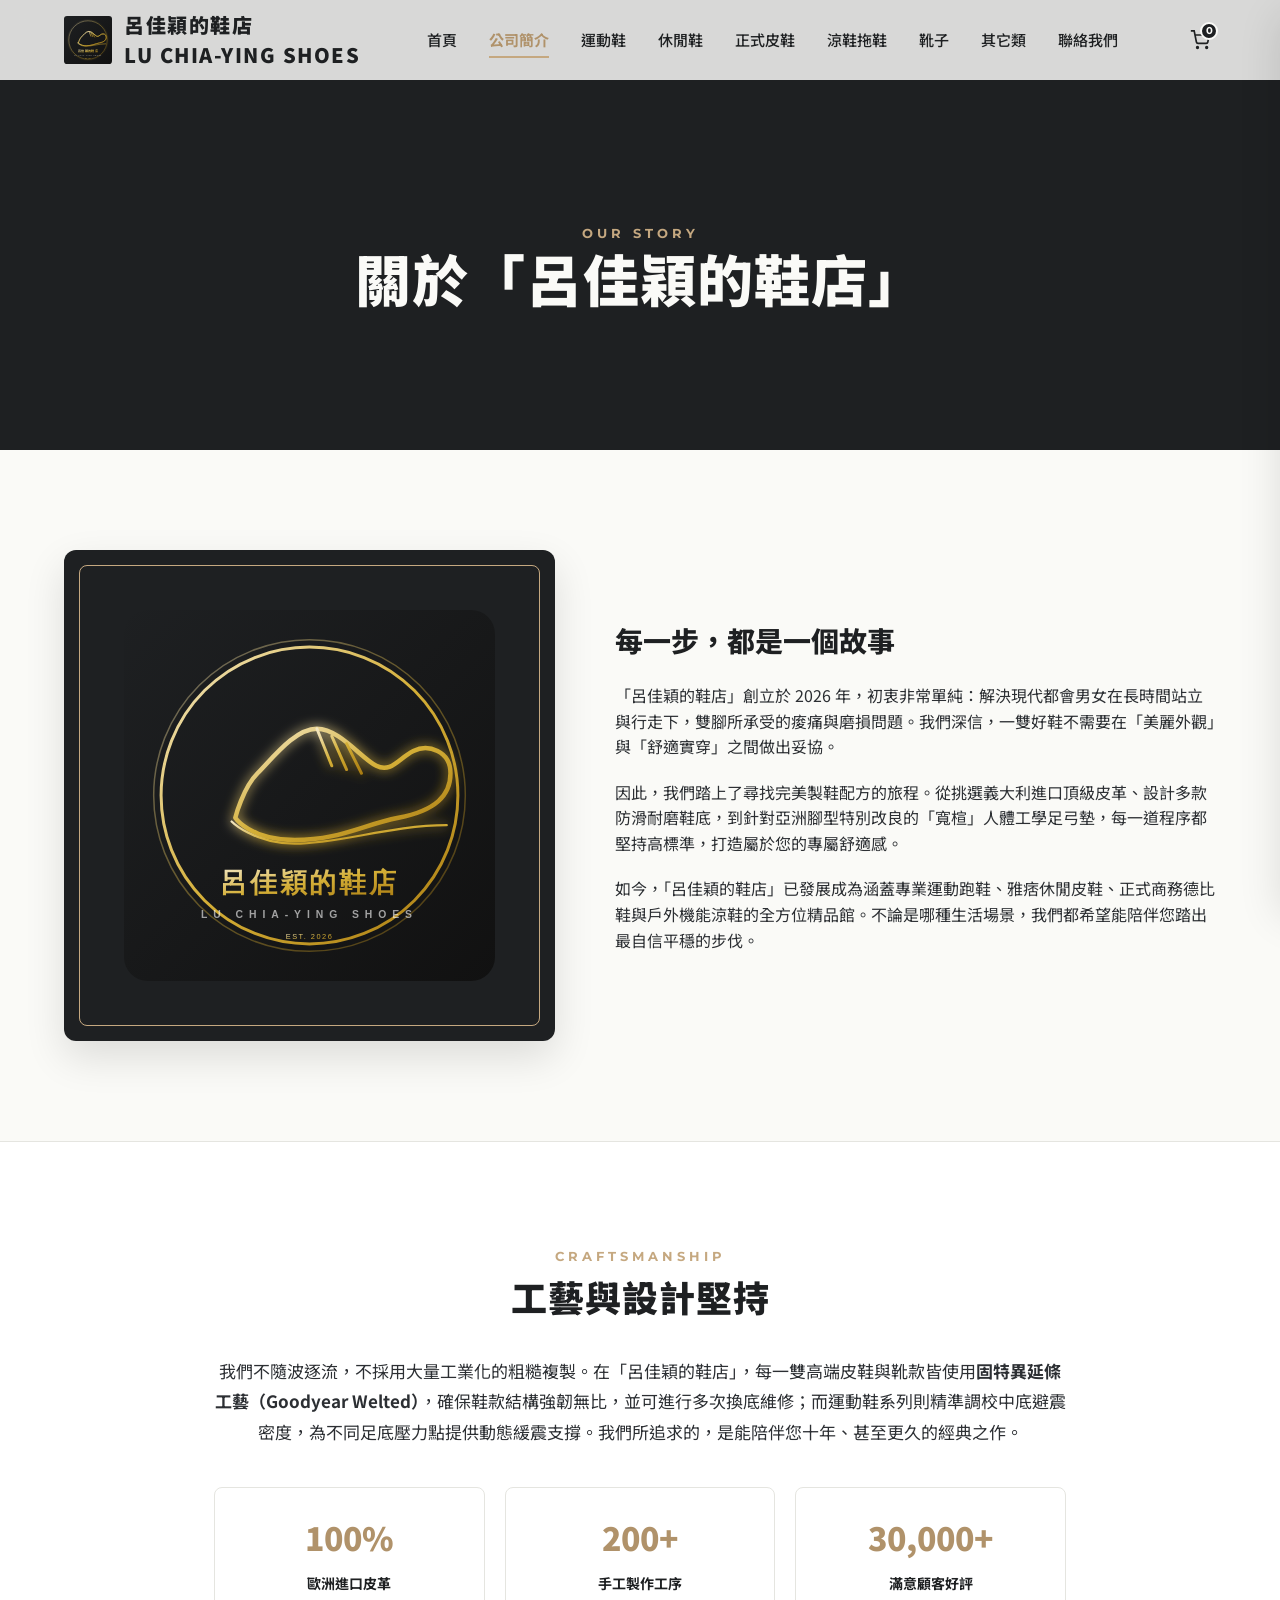
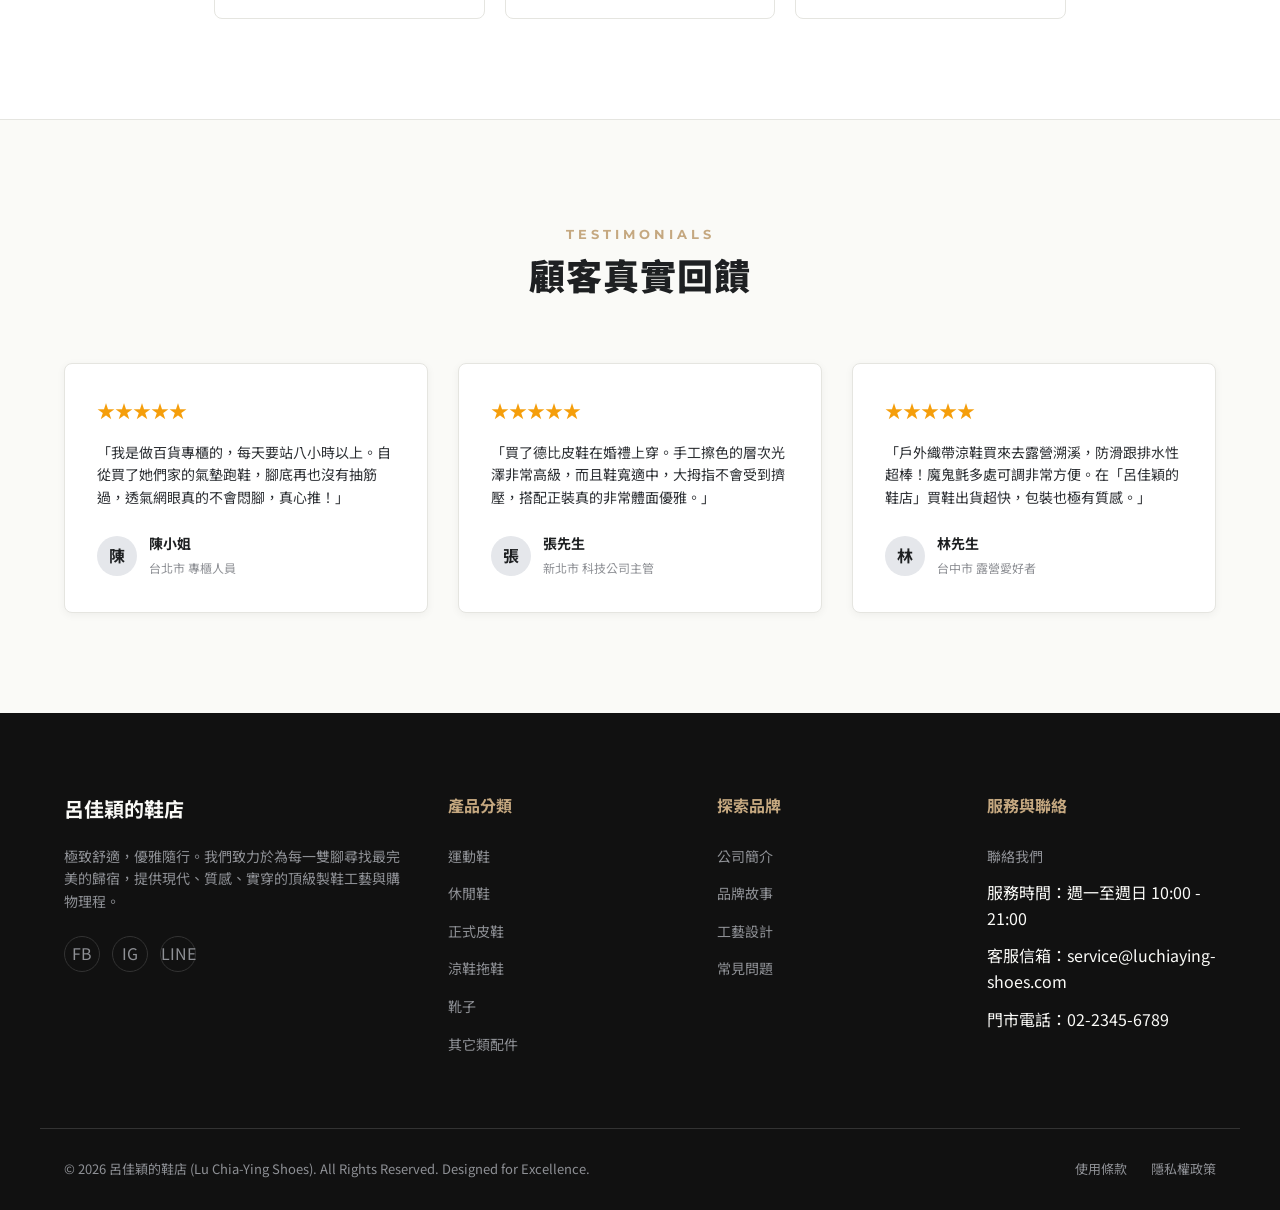
==== about.html @ e70932eb "Add files via upload" ====
<!DOCTYPE html>
<html lang="zh-TW">
<head>
  <meta charset="UTF-8">
  <meta name="viewport" content="width=device-width, initial-scale=1.0">
  <title>公司簡介 | 呂佳穎的鞋店</title>
  <meta name="description" content="了解「呂佳穎的鞋店」的品牌故事與製鞋堅持。三十年傳承工藝，專為亞洲人開發的舒適鞋楦，帶您探索極致的穿著體驗。">
  <link rel="stylesheet" href="css/style.css">
  <link rel="icon" href="assets/images/brand_logo.svg" type="image/svg+xml">
</head>
<body id="page-about">

  <!-- Header -->
  <header>
    <div class="container navbar">
      <a href="index.html" class="logo">
        <img src="assets/images/brand_logo.svg" alt="呂佳穎的鞋店">
        <div>
          <span>呂佳穎的鞋店</span>
          <span class="logo-sub">LU CHIA-YING SHOES</span>
        </div>
      </a>
      <nav class="nav-links" id="nav-links">
        <a href="index.html" id="nav-home">首頁</a>
        <a href="about.html" class="active" id="nav-about">公司簡介</a>
        <a href="sports.html" id="nav-sports">運動鞋</a>
        <a href="casual.html" id="nav-casual">休閒鞋</a>
        <a href="formal.html" id="nav-formal">正式皮鞋</a>
        <a href="sandals.html" id="nav-sandals">涼鞋拖鞋</a>
        <a href="boots.html" id="nav-boots">靴子</a>
        <a href="others.html" id="nav-others">其它類</a>
        <a href="contact.html" id="nav-contact">聯絡我們</a>
      </nav>
      <div class="nav-actions">
        <a href="#" class="nav-btn" id="cart-open-btn">
          <svg xmlns="http://www.w3.org/2000/svg" viewBox="0 0 24 24" width="20" height="20" fill="none" stroke="currentColor" stroke-width="2">
            <circle cx="9" cy="21" r="1"/>
            <circle cx="20" cy="21" r="1"/>
            <path d="M1 1h4l2.68 13.39a2 2 0 0 0 2 1.61h9.72a2 2 0 0 0 2-1.61L23 6H6"/>
          </svg>
          <span class="cart-count">0</span>
        </a>
        <div class="menu-toggle" id="menu-toggle">
          <span></span>
          <span></span>
          <span></span>
        </div>
      </div>
    </div>
  </header>

  <!-- About Hero -->
  <section class="about-hero">
    <div class="about-hero-content">
      <span class="section-subtitle">OUR STORY</span>
      <h1 class="hero-title" style="margin-bottom: 0;">關於「呂佳穎的鞋店」</h1>
    </div>
  </section>

  <!-- Story Section -->
  <section class="section" id="story">
    <div class="container about-story">
      <div class="about-img-frame">
        <img src="assets/images/brand_logo.svg" alt="品牌Logo" style="background-color: var(--primary); padding: 60px;">
      </div>
      <div class="about-text">
        <h3>每一步，都是一個故事</h3>
        <p>「呂佳穎的鞋店」創立於 2026 年，初衷非常單純：解決現代都會男女在長時間站立與行走下，雙腳所承受的痠痛與磨損問題。我們深信，一雙好鞋不需要在「美麗外觀」與「舒適實穿」之間做出妥協。</p>
        <p>因此，我們踏上了尋找完美製鞋配方的旅程。從挑選義大利進口頂級皮革、設計多款防滑耐磨鞋底，到針對亞洲腳型特別改良的「寬楦」人體工學足弓墊，每一道程序都堅持高標準，打造屬於您的專屬舒適感。</p>
        <p>如今，「呂佳穎的鞋店」已發展成為涵蓋專業運動跑鞋、雅痞休閒皮鞋、正式商務德比鞋與戶外機能涼鞋的全方位精品館。不論是哪種生活場景，我們都希望能陪伴您踏出最自信平穩的步伐。</p>
      </div>
    </div>
  </section>

  <!-- Quality / Design Philosophy -->
  <section class="section" id="philosophy" style="background-color: var(--bg-white); border-top: 1px solid var(--border-color); border-bottom: 1px solid var(--border-color);">
    <div class="container" style="max-width: 900px; text-align: center;">
      <span class="section-subtitle">CRAFTSMANSHIP</span>
      <h2 class="section-title" style="margin-bottom: 30px;">工藝與設計堅持</h2>
      <p style="font-size: 17px; color: var(--primary-light); margin-bottom: 40px; line-height: 1.8;">
        我們不隨波逐流，不採用大量工業化的粗糙複製。在「呂佳穎的鞋店」，每一雙高端皮鞋與靴款皆使用<b>固特異延條工藝（Goodyear Welted）</b>，確保鞋款結構強韌無比，並可進行多次換底維修；而運動鞋系列則精準調校中底避震密度，為不同足底壓力點提供動態緩震支撐。我們所追求的，是能陪伴您十年、甚至更久的經典之作。
      </p>
      <div style="display: grid; grid-template-columns: repeat(3, 1fr); gap: 20px;">
        <div style="padding: 24px; border: 1.5px solid var(--border-color); border-radius: 8px;">
          <div style="font-size: 32px; font-weight: 900; color: var(--accent-hover); margin-bottom: 8px;">100%</div>
          <div style="font-weight: 700; font-size: 14px;">歐洲進口皮革</div>
        </div>
        <div style="padding: 24px; border: 1.5px solid var(--border-color); border-radius: 8px;">
          <div style="font-size: 32px; font-weight: 900; color: var(--accent-hover); margin-bottom: 8px;">200+</div>
          <div style="font-weight: 700; font-size: 14px;">手工製作工序</div>
        </div>
        <div style="padding: 24px; border: 1.5px solid var(--border-color); border-radius: 8px;">
          <div style="font-size: 32px; font-weight: 900; color: var(--accent-hover); margin-bottom: 8px;">30,000+</div>
          <div style="font-weight: 700; font-size: 14px;">滿意顧客好評</div>
        </div>
      </div>
    </div>
  </section>

  <!-- Testimonials -->
  <section class="section">
    <div class="container">
      <div class="section-title-wrap">
        <span class="section-subtitle">TESTIMONIALS</span>
        <h2 class="section-title">顧客真實回饋</h2>
      </div>
      <div style="display: grid; grid-template-columns: repeat(3, 1fr); gap: 30px;">
        <div style="background: var(--bg-white); padding: 32px; border-radius: 8px; border: 1px solid var(--border-color); box-shadow: var(--shadow-sm);">
          <div style="color: #F59E0B; margin-bottom: 16px; font-size: 18px;">★★★★★</div>
          <p style="font-size: 14px; color: var(--primary-light); margin-bottom: 24px;">「我是做百貨專櫃的，每天要站八小時以上。自從買了她們家的氣墊跑鞋，腳底再也沒有抽筋過，透氣網眼真的不會悶腳，真心推！」</p>
          <div style="display: flex; align-items: center; gap: 12px;">
            <div style="width: 40px; height: 40px; border-radius: 50%; background: #E5E7EB; display: flex; align-items: center; justify-content: center; font-weight: 700;">陳</div>
            <div>
              <h5 style="font-size: 14px; font-weight: 700;">陳小姐</h5>
              <span style="font-size: 12px; color: var(--text-muted);">台北市 專櫃人員</span>
            </div>
          </div>
        </div>
        <div style="background: var(--bg-white); padding: 32px; border-radius: 8px; border: 1px solid var(--border-color); box-shadow: var(--shadow-sm);">
          <div style="color: #F59E0B; margin-bottom: 16px; font-size: 18px;">★★★★★</div>
          <p style="font-size: 14px; color: var(--primary-light); margin-bottom: 24px;">「買了德比皮鞋在婚禮上穿。手工擦色的層次光澤非常高級，而且鞋寬適中，大拇指不會受到擠壓，搭配正裝真的非常體面優雅。」</p>
          <div style="display: flex; align-items: center; gap: 12px;">
            <div style="width: 40px; height: 40px; border-radius: 50%; background: #E5E7EB; display: flex; align-items: center; justify-content: center; font-weight: 700;">張</div>
            <div>
              <h5 style="font-size: 14px; font-weight: 700;">張先生</h5>
              <span style="font-size: 12px; color: var(--text-muted);">新北市 科技公司主管</span>
            </div>
          </div>
        </div>
        <div style="background: var(--bg-white); padding: 32px; border-radius: 8px; border: 1px solid var(--border-color); box-shadow: var(--shadow-sm);">
          <div style="color: #F59E0B; margin-bottom: 16px; font-size: 18px;">★★★★★</div>
          <p style="font-size: 14px; color: var(--primary-light); margin-bottom: 24px;">「戶外織帶涼鞋買來去露營溯溪，防滑跟排水性超棒！魔鬼氈多處可調非常方便。在「呂佳穎的鞋店」買鞋出貨超快，包裝也極有質感。」</p>
          <div style="display: flex; align-items: center; gap: 12px;">
            <div style="width: 40px; height: 40px; border-radius: 50%; background: #E5E7EB; display: flex; align-items: center; justify-content: center; font-weight: 700;">林</div>
            <div>
              <h5 style="font-size: 14px; font-weight: 700;">林先生</h5>
              <span style="font-size: 12px; color: var(--text-muted);">台中市 露營愛好者</span>
            </div>
          </div>
        </div>
      </div>
    </div>
  </section>

  <!-- Footer -->
  <footer>
    <div class="container footer-grid">
      <div class="footer-about">
        <h4>呂佳穎的鞋店</h4>
        <p>極致舒適，優雅隨行。我們致力於為每一雙腳尋找最完美的歸宿，提供現代、質感、實穿的頂級製鞋工藝與購物理程。</p>
        <div class="footer-socials">
          <a href="#" class="social-link">FB</a>
          <a href="#" class="social-link">IG</a>
          <a href="#" class="social-link">LINE</a>
        </div>
      </div>
      <div class="footer-links-col">
        <h5>產品分類</h5>
        <ul>
          <li><a href="sports.html">運動鞋</a></li>
          <li><a href="casual.html">休閒鞋</a></li>
          <li><a href="formal.html">正式皮鞋</a></li>
          <li><a href="sandals.html">涼鞋拖鞋</a></li>
          <li><a href="boots.html">靴子</a></li>
          <li><a href="others.html">其它類配件</a></li>
        </ul>
      </div>
      <div class="footer-links-col">
        <h5>探索品牌</h5>
        <ul>
          <li><a href="about.html">公司簡介</a></li>
          <li><a href="about.html#story">品牌故事</a></li>
          <li><a href="about.html#philosophy">工藝設計</a></li>
          <li><a href="contact.html#faq">常見問題</a></li>
        </ul>
      </div>
      <div class="footer-links-col">
        <h5>服務與聯絡</h5>
        <ul>
          <li><a href="contact.html">聯絡我們</a></li>
          <li>服務時間：週一至週日 10:00 - 21:00</li>
          <li>客服信箱：service@luchiaying-shoes.com</li>
          <li>門市電話：02-2345-6789</li>
        </ul>
      </div>
    </div>
    <div class="container footer-bottom">
      <p>&copy; 2026 呂佳穎的鞋店 (Lu Chia-Ying Shoes). All Rights Reserved. Designed for Excellence.</p>
      <div class="footer-bottom-links">
        <a href="#">使用條款</a>
        <a href="#">隱私權政策</a>
      </div>
    </div>
  </footer>

  <!-- Cart Drawer Overlay -->
  <div class="cart-drawer-overlay" id="cart-drawer-overlay"></div>

  <!-- Cart Drawer -->
  <div class="cart-drawer" id="cart-drawer">
    <div class="cart-header">
      <span class="cart-title">購物車清單</span>
      <span class="cart-close-btn" id="cart-close-btn">&times;</span>
    </div>
    <div class="cart-items-wrap" id="cart-items-wrap">
      <!-- Dynamic cart items -->
    </div>
    <div class="cart-footer">
      <div class="cart-subtotal">
        <span>商品小計:</span>
        <span class="cart-subtotal-price" id="cart-subtotal-price">NT$ 0</span>
      </div>
      <button class="btn btn-checkout" id="checkout-btn">立即結帳</button>
    </div>
  </div>

  <!-- Scripts -->
  <script src="js/products-data.js"></script>
  <script src="js/main.js"></script>
</body>
</html>
---- css/style.css ----
/* import Google Fonts for Montserrat & Noto Sans TC */
@import url('https://fonts.googleapis.com/css2?family=Montserrat:wght@300;400;500;600;700;800;900&family=Noto+Sans+TC:wght@300;400;500;700;900&display=swap');

:root {
  --primary: #1E2022;
  --primary-light: #2C2F33;
  --accent: #C5A880;
  --accent-hover: #B0926A;
  --accent-light: #F4EFEB;
  --bg-light: #FAFAF7;
  --bg-white: #FFFFFF;
  --bg-dark: #111111;
  --text-dark: #1E2022;
  --text-light: #FAFAF7;
  --text-muted: #8E9095;
  --border-color: #E5E5E0;
  --border-color-dark: #333333;
  
  --font-en: 'Montserrat', sans-serif;
  --font-zh: 'Noto Sans TC', sans-serif;
  
  --transition: all 0.3s cubic-bezier(0.4, 0, 0.2, 1);
  --shadow-sm: 0 2px 8px rgba(0,0,0,0.05);
  --shadow-md: 0 8px 24px rgba(0,0,0,0.08);
  --shadow-lg: 0 16px 40px rgba(0,0,0,0.12);
  --blur: blur(12px);
}

/* Base Styles */
* {
  box-sizing: border-box;
  margin: 0;
  padding: 0;
}

body {
  font-family: var(--font-zh);
  background-color: var(--bg-light);
  color: var(--text-dark);
  line-height: 1.6;
  overflow-x: hidden;
}

a {
  text-decoration: none;
  color: inherit;
  transition: var(--transition);
}

ul {
  list-style: none;
}

img, svg {
  max-width: 100%;
  height: auto;
  display: block;
}

button, input, select, textarea {
  font-family: inherit;
  border: none;
  outline: none;
  background: none;
}

/* Custom Scrollbar */
::-webkit-scrollbar {
  width: 8px;
}
::-webkit-scrollbar-track {
  background: var(--bg-light);
}
::-webkit-scrollbar-thumb {
  background: var(--text-muted);
  border-radius: 4px;
}
::-webkit-scrollbar-thumb:hover {
  background: var(--primary);
}

/* Typography Utility */
.en {
  font-family: var(--font-en);
}

/* Container */
.container {
  width: 100%;
  max-width: 1200px;
  margin: 0 auto;
  padding: 0 24px;
}

/* Header & Navigation */
header {
  position: fixed;
  top: 0;
  left: 0;
  width: 100%;
  z-index: 100;
  background: rgba(250, 250, 247, 0.85);
  backdrop-filter: var(--blur);
  -webkit-backdrop-filter: var(--blur);
  border-bottom: 1px border var(--border-color);
  transition: var(--transition);
}

header.scrolled {
  background: rgba(250, 250, 247, 0.95);
  box-shadow: var(--shadow-sm);
  padding: 8px 0;
}

header .navbar {
  display: flex;
  justify-content: space-between;
  align-items: center;
  height: 80px;
  transition: var(--transition);
}

header.scrolled .navbar {
  height: 64px;
}

.logo {
  display: flex;
  align-items: center;
  gap: 12px;
}

.logo img, .logo svg {
  height: 48px;
  width: 48px;
}

.logo span {
  font-size: 20px;
  font-weight: 900;
  letter-spacing: 1.5px;
  color: var(--primary);
}

.logo-sub {
  font-size: 10px;
  display: block;
  font-weight: 500;
  letter-spacing: 3px;
  color: var(--text-muted);
  margin-top: -2px;
}

.nav-links {
  display: flex;
  align-items: center;
  gap: 32px;
}

.nav-links a {
  font-size: 15px;
  font-weight: 500;
  color: var(--primary);
  position: relative;
  padding: 6px 0;
}

.nav-links a::after {
  content: '';
  position: absolute;
  bottom: 0;
  left: 0;
  width: 0;
  height: 2px;
  background-color: var(--accent);
  transition: var(--transition);
}

.nav-links a:hover::after,
.nav-links a.active::after {
  width: 100%;
}

.nav-links a.active {
  color: var(--accent-hover);
  font-weight: 700;
}

.nav-actions {
  display: flex;
  align-items: center;
  gap: 20px;
}

.nav-btn {
  font-size: 20px;
  color: var(--primary);
  cursor: pointer;
  position: relative;
  padding: 6px;
  border-radius: 50%;
  transition: var(--transition);
}

.nav-btn:hover {
  background-color: rgba(0,0,0,0.05);
  color: var(--accent);
}

.cart-count {
  position: absolute;
  top: -2px;
  right: -2px;
  background-color: var(--primary);
  color: var(--bg-light);
  font-family: var(--font-en);
  font-size: 10px;
  font-weight: 700;
  width: 18px;
  height: 18px;
  border-radius: 50%;
  display: flex;
  align-items: center;
  justify-content: center;
  border: 2px solid var(--bg-light);
  transition: var(--transition);
}

.menu-toggle {
  display: none;
  flex-direction: column;
  gap: 6px;
  cursor: pointer;
}

.menu-toggle span {
  display: block;
  width: 24px;
  height: 2px;
  background-color: var(--primary);
  transition: var(--transition);
}

/* Hero Section */
.hero {
  position: relative;
  height: 100vh;
  min-height: 600px;
  background-color: var(--primary);
  color: var(--text-light);
  display: flex;
  align-items: center;
  overflow: hidden;
  padding-top: 80px;
}

.hero-bg-accent {
  position: absolute;
  top: -20%;
  right: -10%;
  width: 70vw;
  height: 70vw;
  background: radial-gradient(circle, rgba(197, 168, 128, 0.1) 0%, rgba(0,0,0,0) 70%);
  z-index: 1;
}

.hero-grid {
  display: grid;
  grid-template-columns: 1.1fr 0.9fr;
  align-items: center;
  gap: 48px;
  position: relative;
  z-index: 2;
  width: 100%;
}

.hero-content {
  opacity: 0;
  transform: translateY(30px);
  animation: slideUp 1s 0.2s forwards cubic-bezier(0.4, 0, 0.2, 1);
}

.hero-subtitle {
  font-family: var(--font-en);
  font-weight: 700;
  font-size: 14px;
  letter-spacing: 6px;
  color: var(--accent);
  margin-bottom: 20px;
  text-transform: uppercase;
}

.hero-title {
  font-size: 56px;
  line-height: 1.2;
  font-weight: 900;
  margin-bottom: 24px;
  letter-spacing: 1px;
}

.hero-title span {
  display: block;
  color: transparent;
  -webkit-text-stroke: 1px var(--text-light);
}

.hero-desc {
  font-size: 16px;
  color: var(--text-muted);
  margin-bottom: 40px;
  max-width: 500px;
}

.btn-group {
  display: flex;
  gap: 16px;
}

.btn {
  display: inline-flex;
  align-items: center;
  justify-content: center;
  padding: 14px 32px;
  border-radius: 4px;
  font-weight: 700;
  font-size: 15px;
  letter-spacing: 1px;
  cursor: pointer;
  transition: var(--transition);
}

.btn-primary {
  background-color: var(--accent);
  color: var(--primary);
}

.btn-primary:hover {
  background-color: var(--accent-hover);
  transform: translateY(-2px);
  box-shadow: 0 8px 20px rgba(197, 168, 128, 0.3);
}

.btn-outline {
  border: 1.5px solid var(--text-light);
  color: var(--text-light);
}

.btn-outline:hover {
  background-color: var(--text-light);
  color: var(--primary);
  transform: translateY(-2px);
}

.hero-image {
  position: relative;
  display: flex;
  justify-content: center;
  align-items: center;
  opacity: 0;
  transform: scale(0.9);
  animation: fadeIn 1s 0.5s forwards cubic-bezier(0.4, 0, 0.2, 1);
}

.hero-image img, .hero-image svg {
  width: 100%;
  max-width: 480px;
  filter: drop-shadow(0 20px 40px rgba(0,0,0,0.5));
  animation: float 6s ease-in-out infinite;
}

/* Section Common Styling */
.section {
  padding: 100px 0;
}

.section-title-wrap {
  text-align: center;
  margin-bottom: 60px;
}

.section-subtitle {
  font-family: var(--font-en);
  font-size: 13px;
  font-weight: 700;
  color: var(--accent);
  letter-spacing: 4px;
  margin-bottom: 12px;
  text-transform: uppercase;
}

.section-title {
  font-size: 36px;
  font-weight: 900;
  color: var(--primary);
  letter-spacing: 1px;
}

/* Category Quick Navigation on Homepage */
.collections-grid {
  display: grid;
  grid-template-columns: repeat(3, 1fr);
  gap: 30px;
}

.collection-card {
  position: relative;
  height: 380px;
  border-radius: 8px;
  overflow: hidden;
  box-shadow: var(--shadow-sm);
  cursor: pointer;
}

.collection-img {
  width: 100%;
  height: 100%;
  object-fit: cover;
  transition: var(--transition);
}

.collection-card:hover .collection-img {
  transform: scale(1.08);
}

.collection-overlay {
  position: absolute;
  top: 0;
  left: 0;
  width: 100%;
  height: 100%;
  background: linear-gradient(0deg, rgba(17,17,17,0.85) 0%, rgba(17,17,17,0.2) 60%, rgba(17,17,17,0) 100%);
  display: flex;
  flex-direction: column;
  justify-content: flex-end;
  padding: 32px;
}

.collection-title {
  font-size: 24px;
  font-weight: 700;
  color: var(--text-light);
  margin-bottom: 6px;
}

.collection-link {
  font-family: var(--font-en);
  font-size: 12px;
  font-weight: 700;
  color: var(--accent);
  letter-spacing: 2px;
  display: inline-flex;
  align-items: center;
  gap: 8px;
  margin-top: 8px;
}

.collection-link svg {
  width: 16px;
  height: 16px;
  fill: currentColor;
  transition: var(--transition);
}

.collection-card:hover .collection-link svg {
  transform: translateX(4px);
}

/* Feature/Philosophy Section */
.features-grid {
  display: grid;
  grid-template-columns: repeat(4, 1fr);
  gap: 30px;
}

.feature-item {
  background: var(--bg-white);
  padding: 40px 30px;
  border-radius: 8px;
  box-shadow: var(--shadow-sm);
  text-align: center;
  transition: var(--transition);
  border: 1px solid var(--border-color);
}

.feature-item:hover {
  transform: translateY(-8px);
  box-shadow: var(--shadow-md);
  border-color: var(--accent);
}

.feature-icon {
  width: 64px;
  height: 64px;
  background-color: var(--accent-light);
  color: var(--accent);
  border-radius: 50%;
  display: flex;
  align-items: center;
  justify-content: center;
  margin: 0 auto 24px;
  font-size: 28px;
  transition: var(--transition);
}

.feature-item:hover .feature-icon {
  background-color: var(--accent);
  color: var(--primary);
}

.feature-title {
  font-size: 18px;
  font-weight: 700;
  margin-bottom: 12px;
  color: var(--primary);
}

.feature-desc {
  font-size: 14px;
  color: var(--text-muted);
}

/* Product Card Component */
.products-grid {
  display: grid;
  grid-template-columns: repeat(4, 1fr);
  gap: 30px;
}

.product-card {
  background: var(--bg-white);
  border-radius: 8px;
  overflow: hidden;
  box-shadow: var(--shadow-sm);
  border: 1px solid var(--border-color);
  transition: var(--transition);
  position: relative;
  display: flex;
  flex-direction: column;
  height: 100%;
}

.product-card:hover {
  transform: translateY(-8px);
  box-shadow: var(--shadow-lg);
  border-color: var(--accent);
}

.product-image-wrap {
  position: relative;
  aspect-ratio: 4/3;
  width: 100%;
  overflow: hidden;
  background-color: #f0f0f0;
}

.product-image-wrap img, .product-image-wrap svg {
  width: 100%;
  height: 100%;
  object-fit: cover;
  transition: var(--transition);
}

.product-card:hover .product-image-wrap img,
.product-card:hover .product-image-wrap svg {
  transform: scale(1.08);
}

.product-badge {
  position: absolute;
  top: 16px;
  left: 16px;
  background-color: var(--accent);
  color: var(--primary);
  font-family: var(--font-en);
  font-weight: 700;
  font-size: 11px;
  padding: 4px 10px;
  border-radius: 4px;
  letter-spacing: 1px;
  z-index: 2;
}

.product-badge-sale {
  background-color: #EF4444;
  color: var(--bg-light);
}

.product-actions-overlay {
  position: absolute;
  bottom: 0;
  left: 0;
  width: 100%;
  background: linear-gradient(0deg, rgba(0,0,0,0.6) 0%, rgba(0,0,0,0) 100%);
  display: flex;
  justify-content: center;
  gap: 12px;
  padding: 20px;
  opacity: 0;
  transform: translateY(20px);
  transition: var(--transition);
  z-index: 3;
}

.product-card:hover .product-actions-overlay {
  opacity: 1;
  transform: translateY(0);
}

.overlay-btn {
  background-color: var(--bg-white);
  color: var(--primary);
  width: 44px;
  height: 44px;
  border-radius: 50%;
  display: flex;
  align-items: center;
  justify-content: center;
  cursor: pointer;
  box-shadow: var(--shadow-sm);
  transition: var(--transition);
  font-size: 16px;
}

.overlay-btn:hover {
  background-color: var(--accent);
  color: var(--primary);
  transform: scale(1.1);
}

.product-info {
  padding: 20px;
  display: flex;
  flex-direction: column;
  flex-grow: 1;
}

.product-cat {
  font-size: 12px;
  font-weight: 500;
  color: var(--text-muted);
  margin-bottom: 6px;
}

.product-name {
  font-size: 16px;
  font-weight: 700;
  color: var(--primary);
  margin-bottom: 8px;
  line-height: 1.4;
  height: 44px;
  display: -webkit-box;
  -webkit-line-clamp: 2;
  -webkit-box-orient: vertical;
  overflow: hidden;
}

.product-rating {
  display: flex;
  align-items: center;
  gap: 4px;
  margin-bottom: 12px;
  font-size: 13px;
  color: #F59E0B;
}

.product-rating span {
  color: var(--text-muted);
  font-size: 12px;
  margin-left: 4px;
}

.product-price-row {
  display: flex;
  align-items: baseline;
  gap: 8px;
  margin-top: auto;
}

.price-current {
  font-family: var(--font-en);
  font-weight: 700;
  font-size: 18px;
  color: var(--accent-hover);
}

.price-original {
  font-family: var(--font-en);
  font-size: 13px;
  color: var(--text-muted);
  text-decoration: line-through;
}

/* Category Filter Layout */
.shop-layout {
  display: grid;
  grid-template-columns: 260px 1fr;
  gap: 40px;
  margin-top: 40px;
}

.shop-sidebar {
  background: var(--bg-white);
  padding: 30px;
  border-radius: 8px;
  border: 1px solid var(--border-color);
  height: fit-content;
}

.sidebar-widget {
  margin-bottom: 30px;
}

.sidebar-widget:last-child {
  margin-bottom: 0;
}

.widget-title {
  font-size: 16px;
  font-weight: 700;
  color: var(--primary);
  margin-bottom: 20px;
  padding-bottom: 10px;
  border-bottom: 2px solid var(--border-color);
}

.search-box {
  position: relative;
}

.search-box input {
  width: 100%;
  padding: 12px 40px 12px 16px;
  border: 1.5px solid var(--border-color);
  border-radius: 4px;
  font-size: 14px;
  transition: var(--transition);
  background: var(--bg-light);
}

.search-box input:focus {
  border-color: var(--accent);
  background: var(--bg-white);
}

.search-box button {
  position: absolute;
  right: 12px;
  top: 50%;
  transform: translateY(-50%);
  color: var(--text-muted);
  cursor: pointer;
}

.filter-list li {
  margin-bottom: 12px;
}

.filter-list li:last-child {
  margin-bottom: 0;
}

.filter-link {
  display: flex;
  justify-content: space-between;
  font-size: 14px;
  color: var(--text-dark);
  font-weight: 500;
}

.filter-link.active, .filter-link:hover {
  color: var(--accent-hover);
  font-weight: 700;
}

.filter-link span:last-child {
  color: var(--text-muted);
  font-size: 12px;
}

.price-slider-wrap {
  padding: 10px 0;
}

.price-slider-wrap input {
  width: 100%;
  margin-bottom: 12px;
  accent-color: var(--accent);
}

.price-label {
  display: flex;
  justify-content: space-between;
  font-family: var(--font-en);
  font-size: 13px;
  font-weight: 600;
  color: var(--primary);
}

.shop-content-header {
  display: flex;
  justify-content: space-between;
  align-items: center;
  margin-bottom: 24px;
}

.results-count {
  font-size: 14px;
  color: var(--text-muted);
}

.sort-select {
  padding: 8px 16px;
  border: 1.5px solid var(--border-color);
  border-radius: 4px;
  font-size: 14px;
  background: var(--bg-white);
  cursor: pointer;
  transition: var(--transition);
}

.sort-select:focus {
  border-color: var(--accent);
}

/* Product Detail Page Layout */
.detail-grid {
  display: grid;
  grid-template-columns: 1.1fr 0.9fr;
  gap: 60px;
  align-items: start;
}

.detail-gallery {
  background: var(--bg-white);
  padding: 40px;
  border-radius: 12px;
  border: 1px solid var(--border-color);
  box-shadow: var(--shadow-sm);
  display: flex;
  align-items: center;
  justify-content: center;
  position: sticky;
  top: 120px;
}

.detail-gallery img, .detail-gallery svg {
  width: 100%;
  max-width: 480px;
  height: auto;
  filter: drop-shadow(0 15px 30px rgba(0,0,0,0.1));
  transition: var(--transition);
}

.detail-info {
  display: flex;
  flex-direction: column;
}

.detail-tag {
  font-family: var(--font-en);
  font-size: 12px;
  font-weight: 700;
  letter-spacing: 3px;
  color: var(--accent);
  margin-bottom: 8px;
  text-transform: uppercase;
}

.detail-name {
  font-size: 32px;
  font-weight: 900;
  color: var(--primary);
  line-height: 1.3;
  margin-bottom: 8px;
}

.detail-enname {
  font-family: var(--font-en);
  font-size: 16px;
  color: var(--text-muted);
  margin-bottom: 20px;
}

.detail-meta {
  display: flex;
  align-items: center;
  gap: 24px;
  border-bottom: 1px solid var(--border-color);
  padding-bottom: 20px;
  margin-bottom: 24px;
}

.detail-price-row {
  display: flex;
  align-items: baseline;
  gap: 16px;
  margin-bottom: 24px;
}

.detail-price {
  font-family: var(--font-en);
  font-size: 28px;
  font-weight: 800;
  color: var(--accent-hover);
}

.detail-price-original {
  font-family: var(--font-en);
  font-size: 16px;
  color: var(--text-muted);
  text-decoration: line-through;
}

.detail-desc {
  font-size: 15px;
  color: var(--primary-light);
  margin-bottom: 30px;
}

.option-group {
  margin-bottom: 24px;
}

.option-title {
  font-size: 14px;
  font-weight: 700;
  color: var(--primary);
  margin-bottom: 12px;
}

.color-swatches {
  display: flex;
  gap: 12px;
}

.color-swatch {
  width: 36px;
  height: 36px;
  border-radius: 50%;
  cursor: pointer;
  border: 2px solid var(--bg-white);
  box-shadow: 0 0 0 1px var(--border-color);
  transition: var(--transition);
}

.color-swatch:hover, .color-swatch.active {
  box-shadow: 0 0 0 2px var(--accent);
  transform: scale(1.1);
}

.size-options {
  display: flex;
  flex-wrap: wrap;
  gap: 10px;
}

.size-option {
  padding: 10px 20px;
  border: 1.5px solid var(--border-color);
  border-radius: 4px;
  font-family: var(--font-en);
  font-size: 14px;
  font-weight: 600;
  cursor: pointer;
  transition: var(--transition);
}

.size-option:hover, .size-option.active {
  border-color: var(--accent);
  background-color: var(--accent-light);
  color: var(--accent-hover);
}

.quantity-add-row {
  display: flex;
  gap: 16px;
  margin-top: 32px;
  margin-bottom: 40px;
}

.quantity-selector {
  display: flex;
  align-items: center;
  border: 1.5px solid var(--border-color);
  border-radius: 4px;
  background: var(--bg-white);
  height: 52px;
}

.qty-btn {
  width: 44px;
  height: 100%;
  display: flex;
  align-items: center;
  justify-content: center;
  cursor: pointer;
  font-size: 16px;
  font-weight: 700;
  color: var(--primary);
  transition: var(--transition);
}

.qty-btn:hover {
  background-color: var(--bg-light);
}

.qty-val {
  width: 40px;
  text-align: center;
  font-family: var(--font-en);
  font-weight: 700;
  font-size: 15px;
}

.btn-add-cart {
  flex-grow: 1;
  background-color: var(--primary);
  color: var(--bg-light);
  height: 52px;
}

.btn-add-cart:hover {
  background-color: var(--accent);
  color: var(--primary);
  transform: translateY(-2px);
  box-shadow: var(--shadow-md);
}

.detail-features-list {
  background: var(--accent-light);
  padding: 30px;
  border-radius: 8px;
}

.detail-features-list h4 {
  font-size: 16px;
  font-weight: 700;
  color: var(--primary);
  margin-bottom: 16px;
}

.detail-features-list ul {
  display: grid;
  gap: 12px;
}

.detail-features-list li {
  font-size: 14px;
  display: flex;
  align-items: flex-start;
  gap: 8px;
}

.detail-features-list li::before {
  content: '✓';
  color: var(--accent-hover);
  font-weight: 700;
}

/* About Page (Brand Story) Styling */
.about-hero {
  height: 50vh;
  min-height: 400px;
  background-color: var(--primary);
  color: var(--text-light);
  display: flex;
  align-items: center;
  justify-content: center;
  text-align: center;
  position: relative;
  padding-top: 80px;
}

.about-hero-content {
  z-index: 2;
}

.about-story {
  display: grid;
  grid-template-columns: 0.9fr 1.1fr;
  gap: 60px;
  align-items: center;
}

.about-img-frame {
  position: relative;
  border-radius: 12px;
  overflow: hidden;
  box-shadow: var(--shadow-lg);
}

.about-img-frame::after {
  content: '';
  position: absolute;
  top: 15px;
  left: 15px;
  right: 15px;
  bottom: 15px;
  border: 1.5px solid var(--accent);
  border-radius: 8px;
  pointer-events: none;
}

.about-text h3 {
  font-size: 28px;
  font-weight: 800;
  color: var(--primary);
  margin-bottom: 20px;
}

.about-text p {
  font-size: 16px;
  color: var(--primary-light);
  margin-bottom: 20px;
}

/* Contact Page Form & Layout */
.contact-grid {
  display: grid;
  grid-template-columns: 0.9fr 1.1fr;
  gap: 60px;
  align-items: start;
}

.contact-info-card {
  background: var(--primary);
  color: var(--text-light);
  padding: 48px;
  border-radius: 8px;
  box-shadow: var(--shadow-lg);
}

.contact-info-card h3 {
  font-size: 24px;
  font-weight: 700;
  color: var(--accent);
  margin-bottom: 24px;
}

.info-item {
  display: flex;
  gap: 16px;
  margin-bottom: 30px;
}

.info-icon {
  font-size: 20px;
  color: var(--accent);
}

.info-item h4 {
  font-size: 15px;
  font-weight: 700;
  margin-bottom: 6px;
}

.info-item p {
  font-size: 14px;
  color: var(--text-muted);
}

.hours-grid {
  display: grid;
  gap: 10px;
  margin-top: 30px;
  padding-top: 30px;
  border-top: 1px solid var(--border-color-dark);
}

.hours-row {
  display: flex;
  justify-content: space-between;
  font-size: 14px;
}

.contact-form-wrap {
  background: var(--bg-white);
  padding: 48px;
  border-radius: 8px;
  box-shadow: var(--shadow-sm);
  border: 1px solid var(--border-color);
}

.contact-form-wrap h3 {
  font-size: 24px;
  font-weight: 700;
  margin-bottom: 30px;
  color: var(--primary);
}

.form-group {
  margin-bottom: 20px;
}

.form-group label {
  display: block;
  font-size: 13px;
  font-weight: 700;
  color: var(--primary);
  margin-bottom: 8px;
}

.form-group input, .form-group select, .form-group textarea {
  width: 100%;
  padding: 12px 16px;
  border: 1.5px solid var(--border-color);
  border-radius: 4px;
  background: var(--bg-light);
  font-size: 14px;
  transition: var(--transition);
}

.form-group input:focus, .form-group select:focus, .form-group textarea:focus {
  border-color: var(--accent);
  background: var(--bg-white);
}

.btn-submit {
  width: 100%;
  background: var(--primary);
  color: var(--bg-light);
  height: 52px;
}

.btn-submit:hover {
  background: var(--accent);
  color: var(--primary);
}

/* FAQ Accordion */
.faq-wrap {
  max-width: 800px;
  margin: 60px auto 0;
}

.faq-item {
  background: var(--bg-white);
  border: 1px solid var(--border-color);
  border-radius: 6px;
  margin-bottom: 16px;
  overflow: hidden;
  transition: var(--transition);
}

.faq-header {
  padding: 20px 24px;
  display: flex;
  justify-content: space-between;
  align-items: center;
  cursor: pointer;
  font-weight: 700;
  color: var(--primary);
}

.faq-header:hover {
  background-color: var(--accent-light);
}

.faq-icon {
  font-size: 18px;
  transition: var(--transition);
}

.faq-item.active .faq-icon {
  transform: rotate(45deg);
  color: var(--accent-hover);
}

.faq-body {
  padding: 0 24px;
  max-height: 0;
  overflow: hidden;
  transition: max-height 0.3s ease-out;
  color: var(--primary-light);
  font-size: 14px;
}

.faq-item.active .faq-body {
  padding: 0 24px 20px;
  max-height: 200px;
}

/* Shopping Cart Drawer */
.cart-drawer-overlay {
  position: fixed;
  top: 0;
  left: 0;
  width: 100%;
  height: 100%;
  background: rgba(0,0,0,0.5);
  backdrop-filter: blur(4px);
  z-index: 200;
  opacity: 0;
  visibility: hidden;
  transition: var(--transition);
}

.cart-drawer-overlay.open {
  opacity: 1;
  visibility: visible;
}

.cart-drawer {
  position: fixed;
  top: 0;
  right: -420px;
  width: 100%;
  max-width: 420px;
  height: 100%;
  background: var(--bg-white);
  box-shadow: var(--shadow-lg);
  z-index: 201;
  display: flex;
  flex-direction: column;
  transition: right 0.4s cubic-bezier(0.4, 0, 0.2, 1);
}

.cart-drawer.open {
  right: 0;
}

.cart-header {
  padding: 24px;
  border-bottom: 1px solid var(--border-color);
  display: flex;
  justify-content: space-between;
  align-items: center;
}

.cart-title {
  font-size: 18px;
  font-weight: 700;
  color: var(--primary);
}

.cart-close-btn {
  font-size: 24px;
  cursor: pointer;
  transition: var(--transition);
  color: var(--text-muted);
}

.cart-close-btn:hover {
  color: var(--primary);
}

.cart-items-wrap {
  flex-grow: 1;
  overflow-y: auto;
  padding: 24px;
}

.cart-empty-message {
  text-align: center;
  color: var(--text-muted);
  margin-top: 60px;
}

.cart-empty-message svg {
  margin: 0 auto 16px;
  opacity: 0.3;
}

.cart-item {
  display: grid;
  grid-template-columns: 80px 1fr auto;
  gap: 16px;
  padding-bottom: 20px;
  margin-bottom: 20px;
  border-bottom: 1px solid var(--border-color);
  align-items: center;
}

.cart-item-img {
  width: 80px;
  height: 60px;
  background-color: var(--bg-light);
  border-radius: 4px;
  overflow: hidden;
}

.cart-item-img img, .cart-item-img svg {
  width: 100%;
  height: 100%;
  object-fit: cover;
}

.cart-item-details {
  display: flex;
  flex-direction: column;
}

.cart-item-name {
  font-size: 14px;
  font-weight: 700;
  color: var(--primary);
  margin-bottom: 4px;
}

.cart-item-meta {
  font-size: 11px;
  color: var(--text-muted);
  margin-bottom: 8px;
}

.cart-item-price-row {
  display: flex;
  align-items: center;
  gap: 12px;
}

.cart-item-qty {
  display: flex;
  align-items: center;
  border: 1px solid var(--border-color);
  border-radius: 4px;
}

.cart-item-qty-btn {
  width: 24px;
  height: 24px;
  display: flex;
  align-items: center;
  justify-content: center;
  font-size: 12px;
  cursor: pointer;
}

.cart-item-qty-val {
  width: 24px;
  text-align: center;
  font-size: 12px;
  font-family: var(--font-en);
  font-weight: 600;
}

.cart-item-price {
  font-family: var(--font-en);
  font-size: 14px;
  font-weight: 700;
  color: var(--accent-hover);
}

.cart-item-remove {
  color: var(--text-muted);
  cursor: pointer;
  transition: var(--transition);
}

.cart-item-remove:hover {
  color: #EF4444;
}

.cart-footer {
  padding: 24px;
  border-top: 1px solid var(--border-color);
  background-color: var(--bg-light);
}

.cart-subtotal {
  display: flex;
  justify-content: space-between;
  margin-bottom: 16px;
  font-weight: 700;
}

.cart-subtotal-price {
  font-family: var(--font-en);
  font-size: 20px;
  color: var(--accent-hover);
}

.btn-checkout {
  width: 100%;
  background-color: var(--primary);
  color: var(--bg-light);
  height: 52px;
  border-radius: 4px;
}

.btn-checkout:hover {
  background-color: var(--accent);
  color: var(--primary);
}

/* Newsletter Section */
.newsletter {
  background-color: var(--accent-light);
  text-align: center;
  position: relative;
}

.newsletter-wrap {
  max-width: 600px;
  margin: 0 auto;
}

.newsletter h3 {
  font-size: 32px;
  font-weight: 900;
  margin-bottom: 12px;
}

.newsletter p {
  font-size: 15px;
  color: var(--primary-light);
  margin-bottom: 30px;
}

.newsletter-form {
  display: flex;
  gap: 12px;
}

.newsletter-form input {
  flex-grow: 1;
  background-color: var(--bg-white);
  border: 1.5px solid var(--border-color);
  padding: 14px 20px;
  border-radius: 4px;
  font-size: 14px;
}

.newsletter-form input:focus {
  border-color: var(--accent);
}

.newsletter-form button {
  background-color: var(--primary);
  color: var(--bg-light);
  padding: 0 32px;
  font-weight: 700;
  cursor: pointer;
  border-radius: 4px;
  transition: var(--transition);
}

.newsletter-form button:hover {
  background-color: var(--accent);
  color: var(--primary);
}

/* Footer Section */
footer {
  background-color: var(--bg-dark);
  color: var(--text-light);
  padding: 80px 0 30px;
}

.footer-grid {
  display: grid;
  grid-template-columns: 1.2fr repeat(3, 0.8fr);
  gap: 40px;
  margin-bottom: 60px;
}

.footer-about h4 {
  font-size: 20px;
  font-weight: 700;
  margin-bottom: 20px;
}

.footer-about p {
  color: var(--text-muted);
  font-size: 14px;
  margin-bottom: 24px;
}

.footer-socials {
  display: flex;
  gap: 12px;
}

.social-link {
  width: 36px;
  height: 36px;
  border-radius: 50%;
  border: 1px solid var(--border-color-dark);
  display: flex;
  align-items: center;
  justify-content: center;
  color: var(--text-muted);
  transition: var(--transition);
}

.social-link:hover {
  border-color: var(--accent);
  color: var(--accent);
  transform: translateY(-2px);
}

.footer-links-col h5 {
  font-size: 16px;
  font-weight: 700;
  margin-bottom: 24px;
  color: var(--accent);
}

.footer-links-col ul li {
  margin-bottom: 12px;
}

.footer-links-col ul li a {
  font-size: 14px;
  color: var(--text-muted);
}

.footer-links-col ul li a:hover {
  color: var(--accent);
  padding-left: 4px;
}

.footer-bottom {
  border-top: 1px solid var(--border-color-dark);
  padding-top: 30px;
  display: flex;
  justify-content: space-between;
  align-items: center;
  font-size: 13px;
  color: var(--text-muted);
}

.footer-bottom-links {
  display: flex;
  gap: 24px;
}

/* Animations */
@keyframes slideUp {
  from {
    opacity: 0;
    transform: translateY(30px);
  }
  to {
    opacity: 1;
    transform: translateY(0);
  }
}

@keyframes fadeIn {
  from {
    opacity: 0;
    transform: scale(0.9);
  }
  to {
    opacity: 1;
    transform: scale(1);
  }
}

@keyframes float {
  0%, 100% {
    transform: translateY(0);
  }
  50% {
    transform: translateY(-15px);
  }
}

.bounce-badge {
  animation: bounce 0.4s ease;
}

@keyframes bounce {
  0%, 100% { transform: scale(1); }
  50% { transform: scale(1.3); }
}

/* Responsive Web Design (Media Queries) */
@media (max-width: 1024px) {
  .hero-title {
    font-size: 44px;
  }
  .collections-grid {
    grid-template-columns: repeat(2, 1fr);
  }
  .features-grid {
    grid-template-columns: repeat(2, 1fr);
  }
  .products-grid {
    grid-template-columns: repeat(3, 1fr);
  }
  .shop-layout {
    grid-template-columns: 1fr;
  }
  .shop-sidebar {
    position: static;
    width: 100%;
  }
  .detail-grid {
    grid-template-columns: 1fr;
    gap: 40px;
  }
  .detail-gallery {
    position: static;
  }
  .about-story, .contact-grid {
    grid-template-columns: 1fr;
    gap: 40px;
  }
  .footer-grid {
    grid-template-columns: repeat(2, 1fr);
  }
}

@media (max-width: 768px) {
  .menu-toggle {
    display: flex;
  }
  .nav-links {
    position: fixed;
    top: 80px;
    left: -100%;
    width: 100%;
    height: calc(100vh - 80px);
    background: var(--bg-white);
    flex-direction: column;
    padding: 40px;
    gap: 24px;
    transition: var(--transition);
    z-index: 99;
    box-shadow: 0 10px 15px rgba(0,0,0,0.05);
  }
  header.scrolled .nav-links {
    top: 64px;
    height: calc(100vh - 64px);
  }
  .nav-links.open {
    left: 0;
  }
  .hero-grid {
    grid-template-columns: 1fr;
    text-align: center;
    gap: 30px;
  }
  .hero-desc {
    margin: 0 auto 30px;
  }
  .btn-group {
    justify-content: center;
  }
  .hero-image img, .hero-image svg {
    max-width: 360px;
  }
  .products-grid {
    grid-template-columns: repeat(2, 1fr);
  }
  .footer-grid {
    grid-template-columns: 1fr;
  }
  .footer-bottom {
    flex-direction: column;
    gap: 16px;
    text-align: center;
  }
}

@media (max-width: 480px) {
  .products-grid {
    grid-template-columns: 1fr;
  }
  .hero-title {
    font-size: 34px;
  }
  .collections-grid {
    grid-template-columns: 1fr;
  }
  .contact-form-wrap, .contact-info-card {
    padding: 24px;
  }
  .newsletter-form {
    flex-direction: column;
  }
  .newsletter-form button {
    height: 48px;
    width: 100%;
  }
}
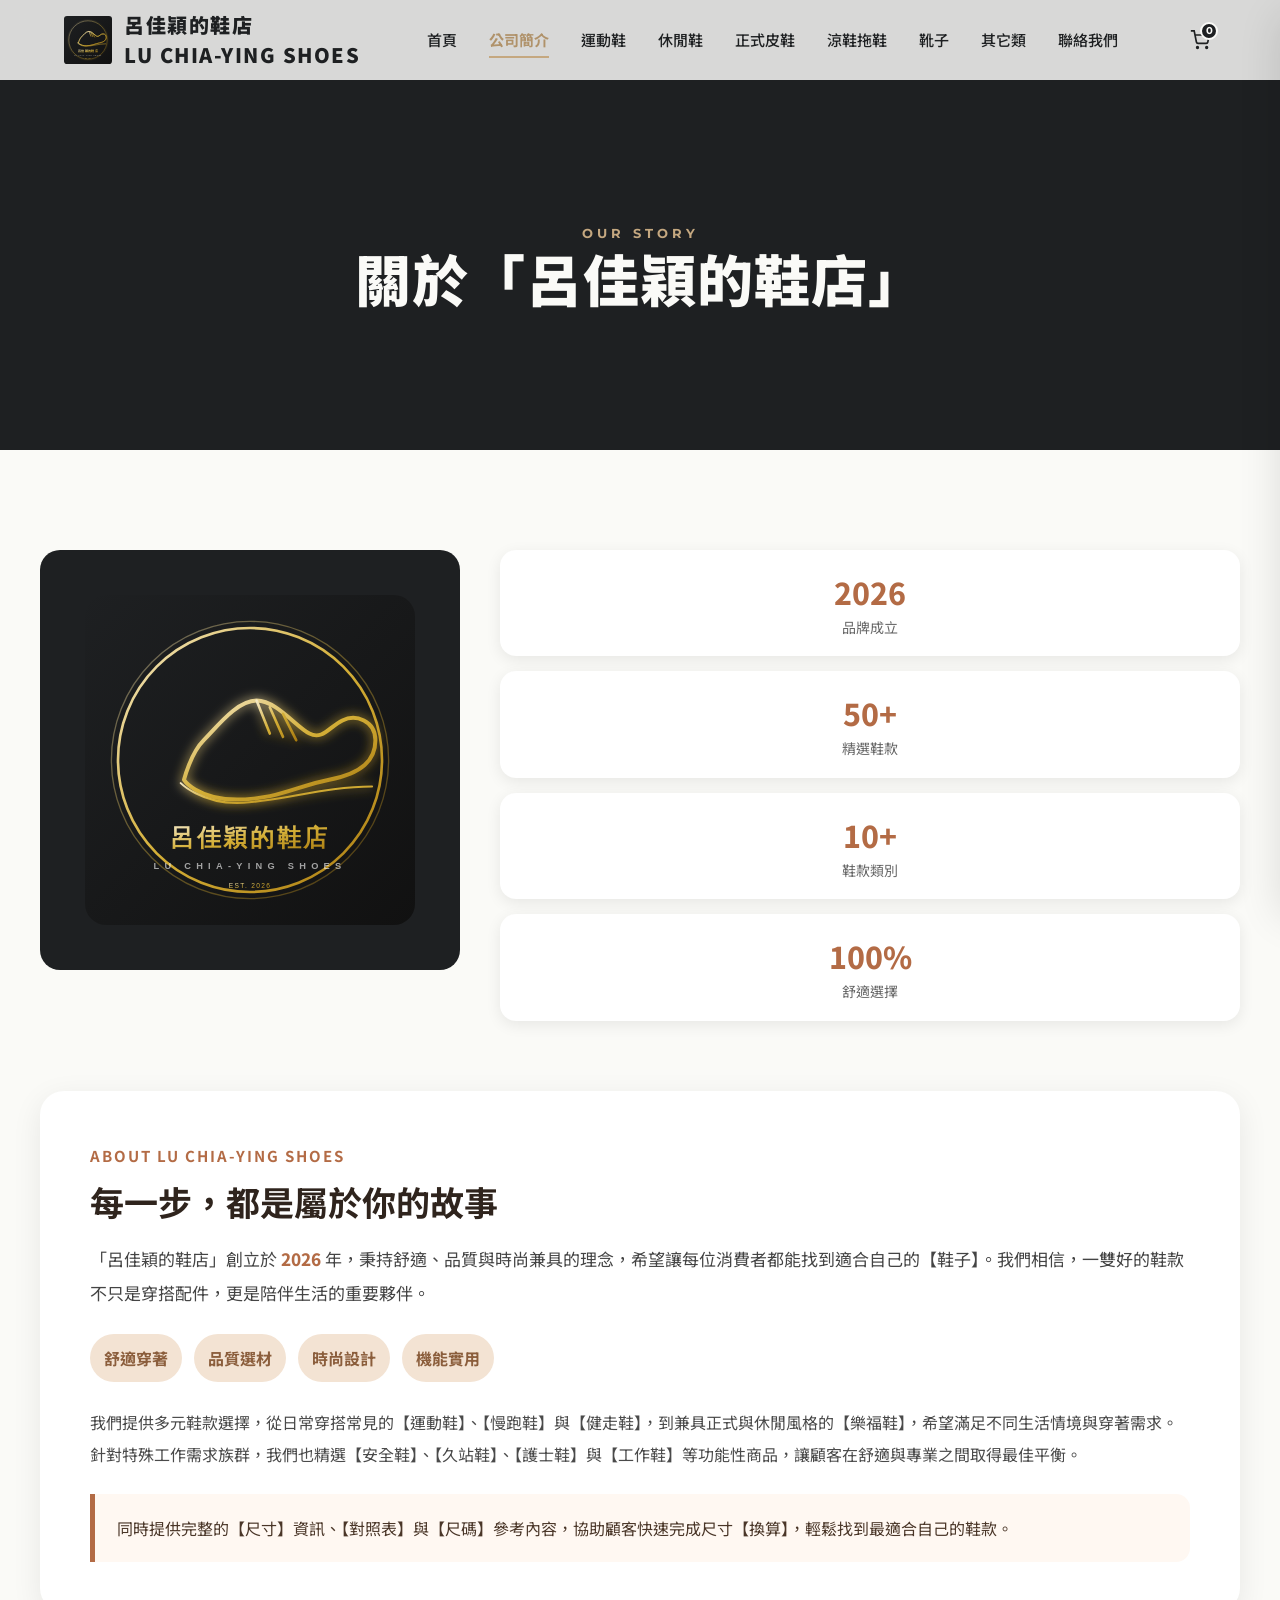
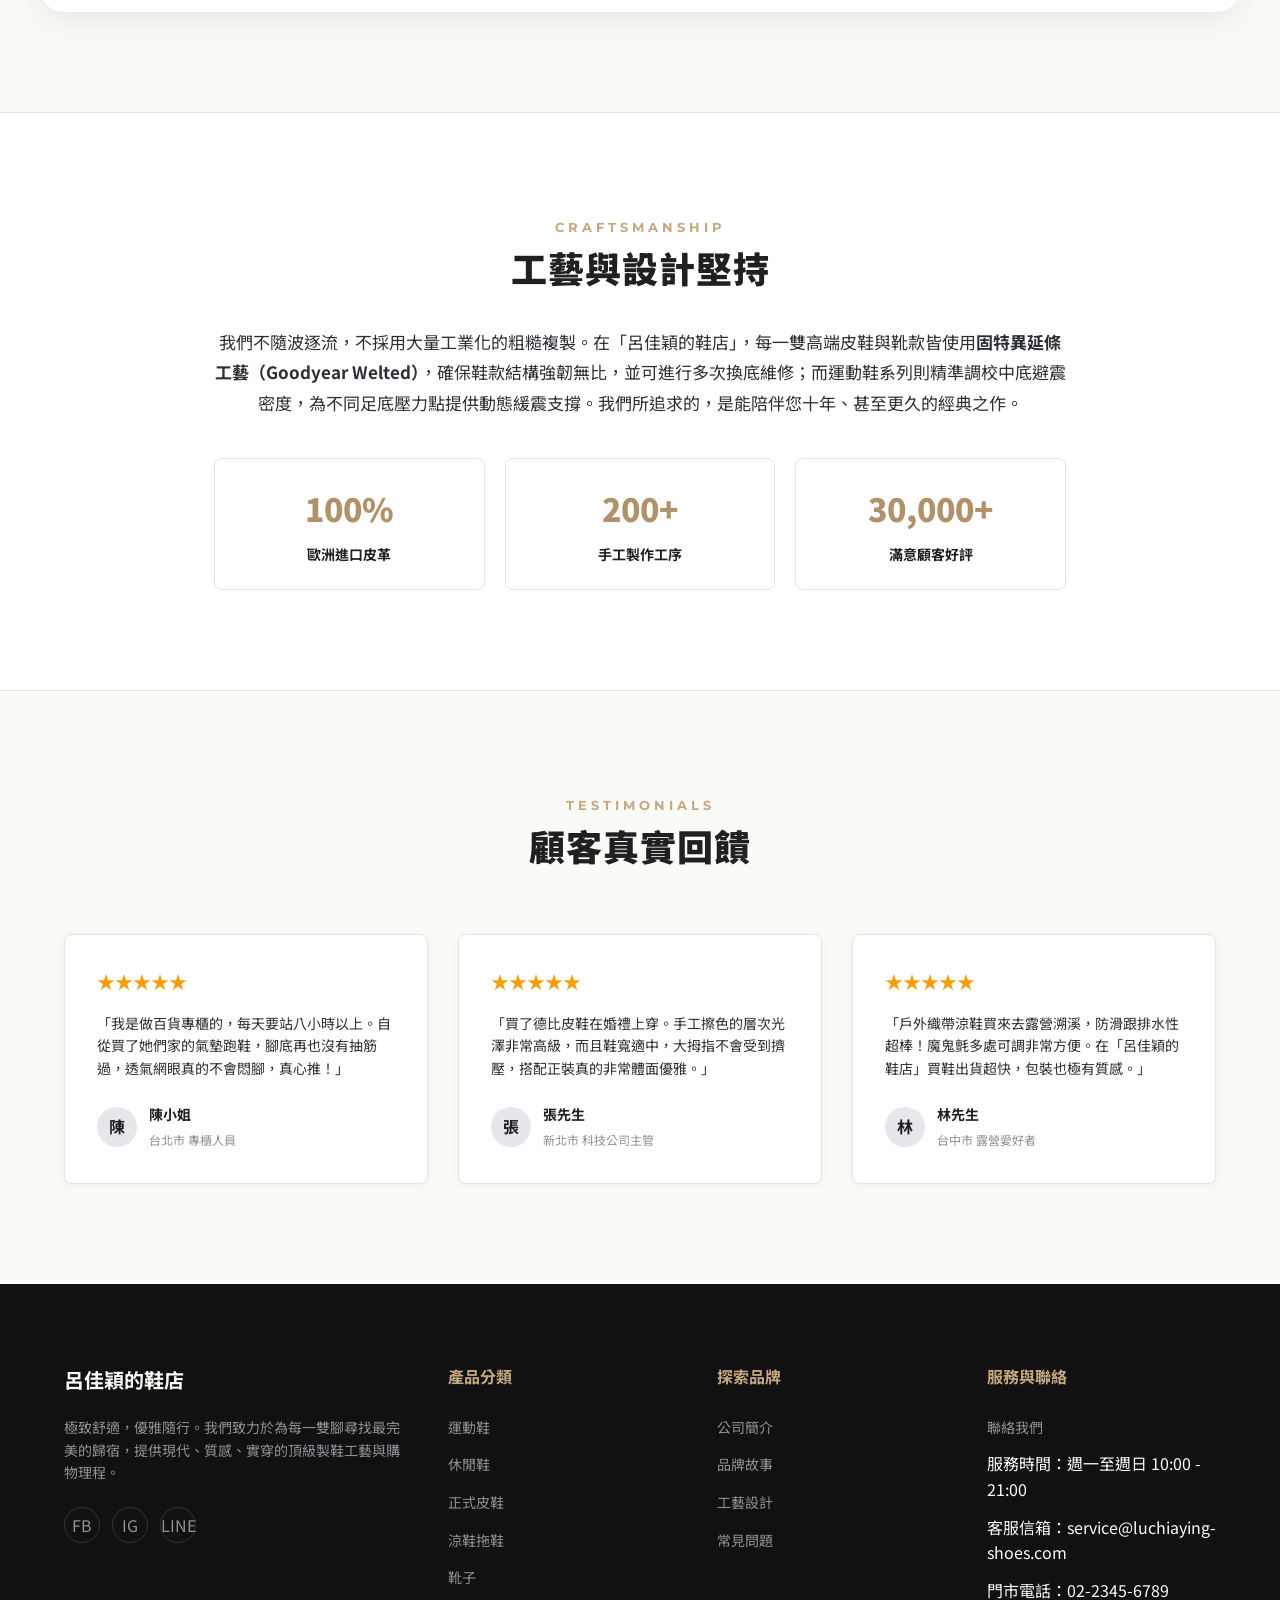
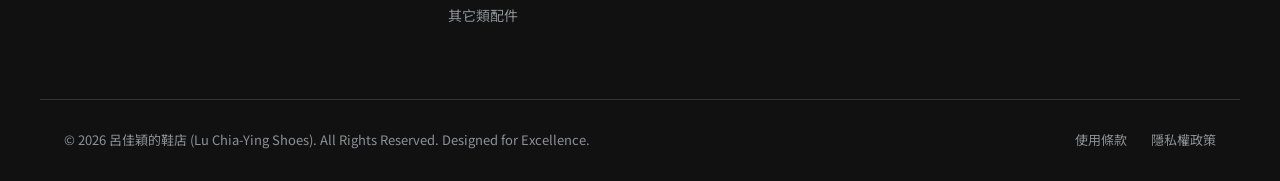
==== commit 5c84839e: "Add files via upload" ====
--- a/about.html
+++ b/about.html
@@ -58,19 +58,78 @@
   </section>
 
   <!-- Story Section -->
-  <section class="section" id="story">
-    <div class="container about-story">
-      <div class="about-img-frame">
-        <img src="assets/images/brand_logo.svg" alt="品牌Logo" style="background-color: var(--primary); padding: 60px;">
-      </div>
-      <div class="about-text">
-        <h3>每一步，都是一個故事</h3>
-        <p>「呂佳穎的鞋店」創立於 2026 年，初衷非常單純：解決現代都會男女在長時間站立與行走下，雙腳所承受的痠痛與磨損問題。我們深信，一雙好鞋不需要在「美麗外觀」與「舒適實穿」之間做出妥協。</p>
-        <p>因此，我們踏上了尋找完美製鞋配方的旅程。從挑選義大利進口頂級皮革、設計多款防滑耐磨鞋底，到針對亞洲腳型特別改良的「寬楦」人體工學足弓墊，每一道程序都堅持高標準，打造屬於您的專屬舒適感。</p>
-        <p>如今，「呂佳穎的鞋店」已發展成為涵蓋專業運動跑鞋、雅痞休閒皮鞋、正式商務德比鞋與戶外機能涼鞋的全方位精品館。不論是哪種生活場景，我們都希望能陪伴您踏出最自信平穩的步伐。</p>
-      </div>
-    </div>
-  </section>
+   <section class="section" id="story">
+
+  <!-- 上方：Logo + 數據卡 -->
+  <div style="max-width:1200px; margin:0 auto; display:grid; grid-template-columns:420px 1fr; gap:40px; align-items:start;">
+
+    <div>
+      <img src="assets/images/brand_logo.svg" alt="品牌Logo" style="width:100%; background-color: var(--primary); padding:45px; border-radius:20px; box-sizing:border-box;">
+    </div>
+
+    <div style="display:grid; gap:15px;">
+      <div style="background:#fff; border-radius:16px; padding:18px; text-align:center; box-shadow:0 4px 15px rgba(0,0,0,0.08);">
+        <div style="font-size:30px; font-weight:800; color:#B36B45;">2026</div>
+        <div style="font-size:14px; color:#666;">品牌成立</div>
+      </div>
+
+      <div style="background:#fff; border-radius:16px; padding:18px; text-align:center; box-shadow:0 4px 15px rgba(0,0,0,0.08);">
+        <div style="font-size:30px; font-weight:800; color:#B36B45;">50+</div>
+        <div style="font-size:14px; color:#666;">精選鞋款</div>
+      </div>
+
+      <div style="background:#fff; border-radius:16px; padding:18px; text-align:center; box-shadow:0 4px 15px rgba(0,0,0,0.08);">
+        <div style="font-size:30px; font-weight:800; color:#B36B45;">10+</div>
+        <div style="font-size:14px; color:#666;">鞋款類別</div>
+      </div>
+
+      <div style="background:#fff; border-radius:16px; padding:18px; text-align:center; box-shadow:0 4px 15px rgba(0,0,0,0.08);">
+        <div style="font-size:30px; font-weight:800; color:#B36B45;">100%</div>
+        <div style="font-size:14px; color:#666;">舒適選擇</div>
+      </div>
+    </div>
+
+  </div>
+
+  <!-- 下方：公司簡介滿寬卡片 -->
+  <div style="max-width:1200px; margin:70px auto 0; padding:50px; background:#ffffff; border-radius:24px; box-shadow:0 8px 30px rgba(0,0,0,0.08); line-height:2; color:#444; box-sizing:border-box;">
+
+    <p style="color:#B36B45; font-size:15px; letter-spacing:2px; font-weight:700; margin-bottom:8px;">
+      ABOUT LU CHIA-YING SHOES
+    </p>
+
+    <h3 style="font-size:34px; line-height:1.35; color:#2F241D; margin-bottom:18px;">
+      每一步，都是屬於你的故事
+    </h3>
+
+    <p style="font-size:17px; line-height:2; color:#444;">
+      「呂佳穎的鞋店」創立於 <span style="color:#B36B45; font-weight:800;">2026</span> 年，秉持舒適、品質與時尚兼具的理念，希望讓每位消費者都能找到適合自己的【鞋子】。我們相信，一雙好的鞋款不只是穿搭配件，更是陪伴生活的重要夥伴。
+    </p>
+
+    <div style="display:flex; gap:12px; flex-wrap:wrap; margin:24px 0;">
+      <span style="background:#F3E3D3; color:#8B5E3C; padding:8px 14px; border-radius:999px; font-weight:700;">舒適穿著</span>
+      <span style="background:#F3E3D3; color:#8B5E3C; padding:8px 14px; border-radius:999px; font-weight:700;">品質選材</span>
+      <span style="background:#F3E3D3; color:#8B5E3C; padding:8px 14px; border-radius:999px; font-weight:700;">時尚設計</span>
+      <span style="background:#F3E3D3; color:#8B5E3C; padding:8px 14px; border-radius:999px; font-weight:700;">機能實用</span>
+    </div>
+
+    <p style="font-size:16px; line-height:2; color:#4A4A4A;">
+      我們提供多元鞋款選擇，從日常穿搭常見的【運動鞋】、【慢跑鞋】與【健走鞋】，到兼具正式與休閒風格的【樂福鞋】，希望滿足不同生活情境與穿著需求。
+    </p>
+
+    <p style="font-size:16px; line-height:2; color:#4A4A4A;">
+      針對特殊工作需求族群，我們也精選【安全鞋】、【久站鞋】、【護士鞋】與【工作鞋】等功能性商品，讓顧客在舒適與專業之間取得最佳平衡。
+    </p>
+
+    <div style="background:#FFF8F2; border-left:5px solid #B36B45; padding:18px 22px; border-radius:0 14px 14px 0; margin-top:24px;">
+      <p style="margin:0; color:#4A3628;">
+        同時提供完整的【尺寸】資訊、【對照表】與【尺碼】參考內容，協助顧客快速完成尺寸【換算】，輕鬆找到最適合自己的鞋款。
+      </p>
+    </div>
+
+  </div>
+
+</section>
 
   <!-- Quality / Design Philosophy -->
   <section class="section" id="philosophy" style="background-color: var(--bg-white); border-top: 1px solid var(--border-color); border-bottom: 1px solid var(--border-color);">
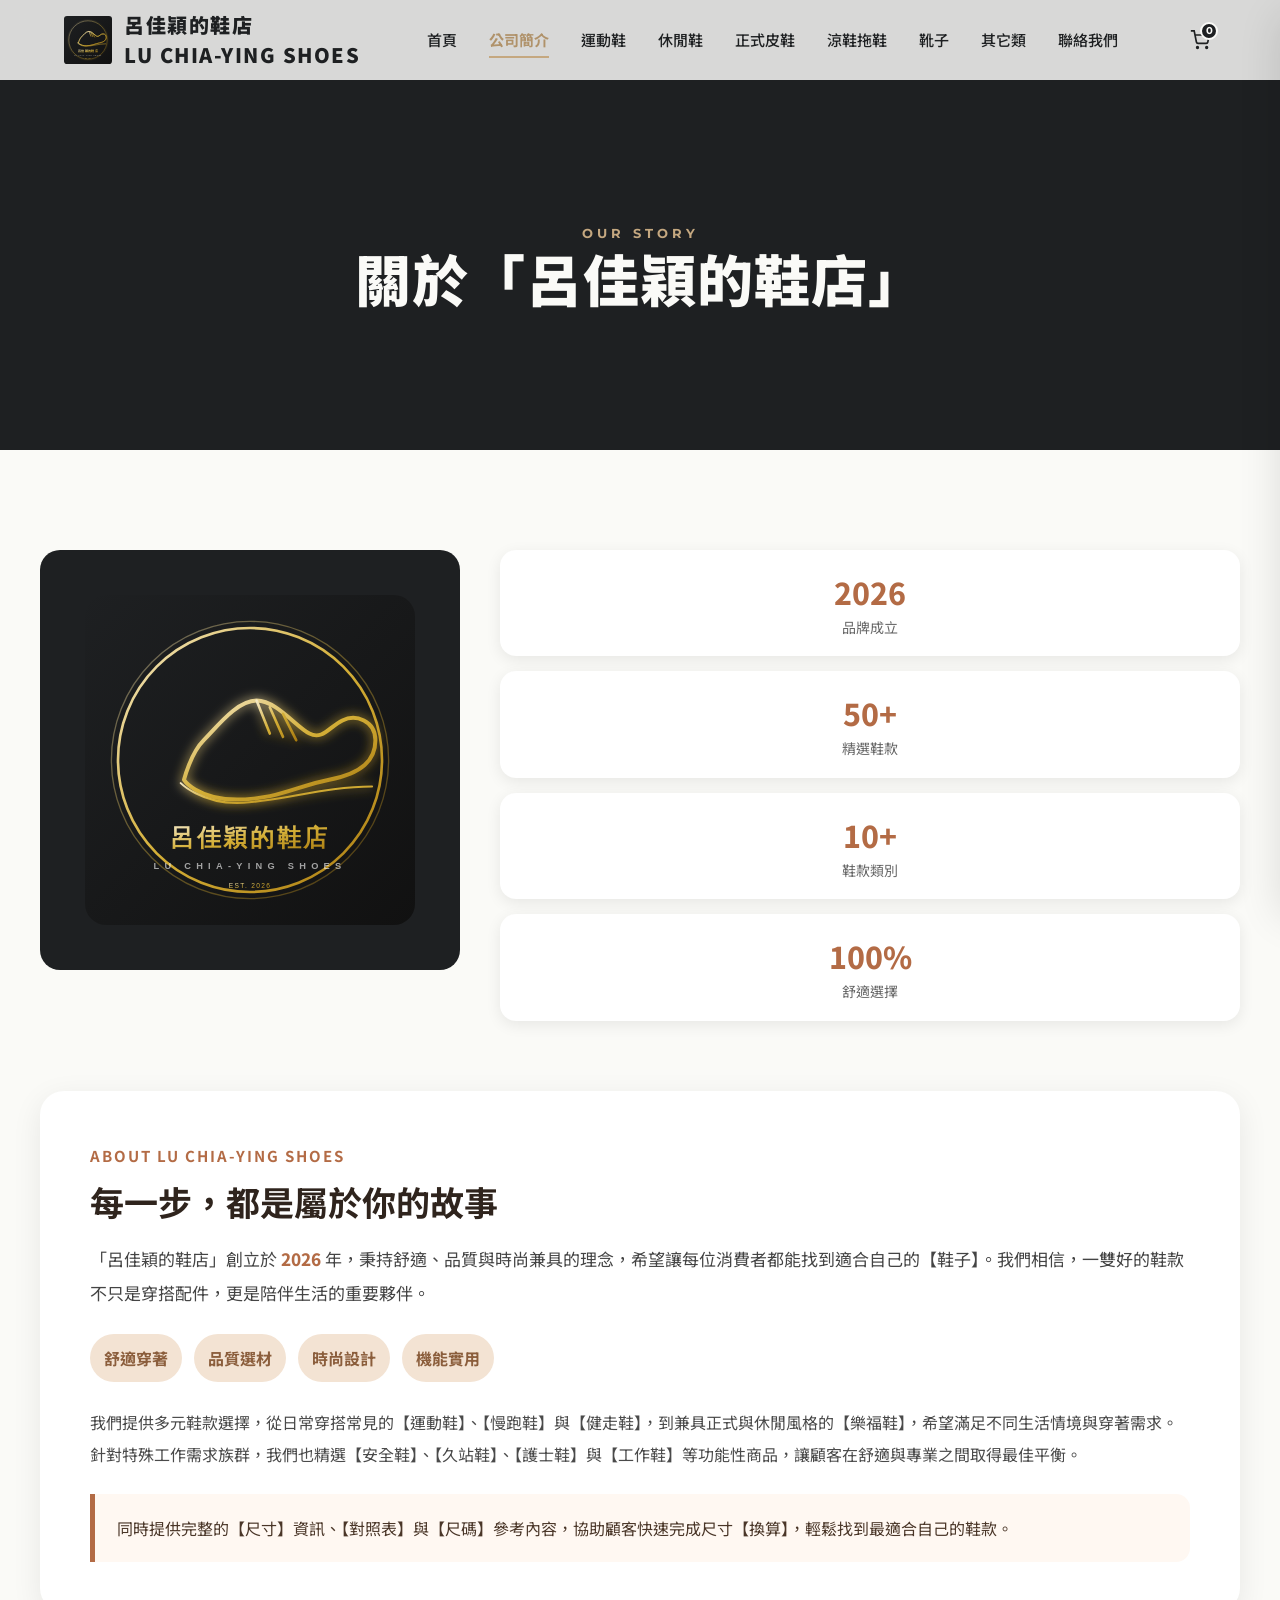
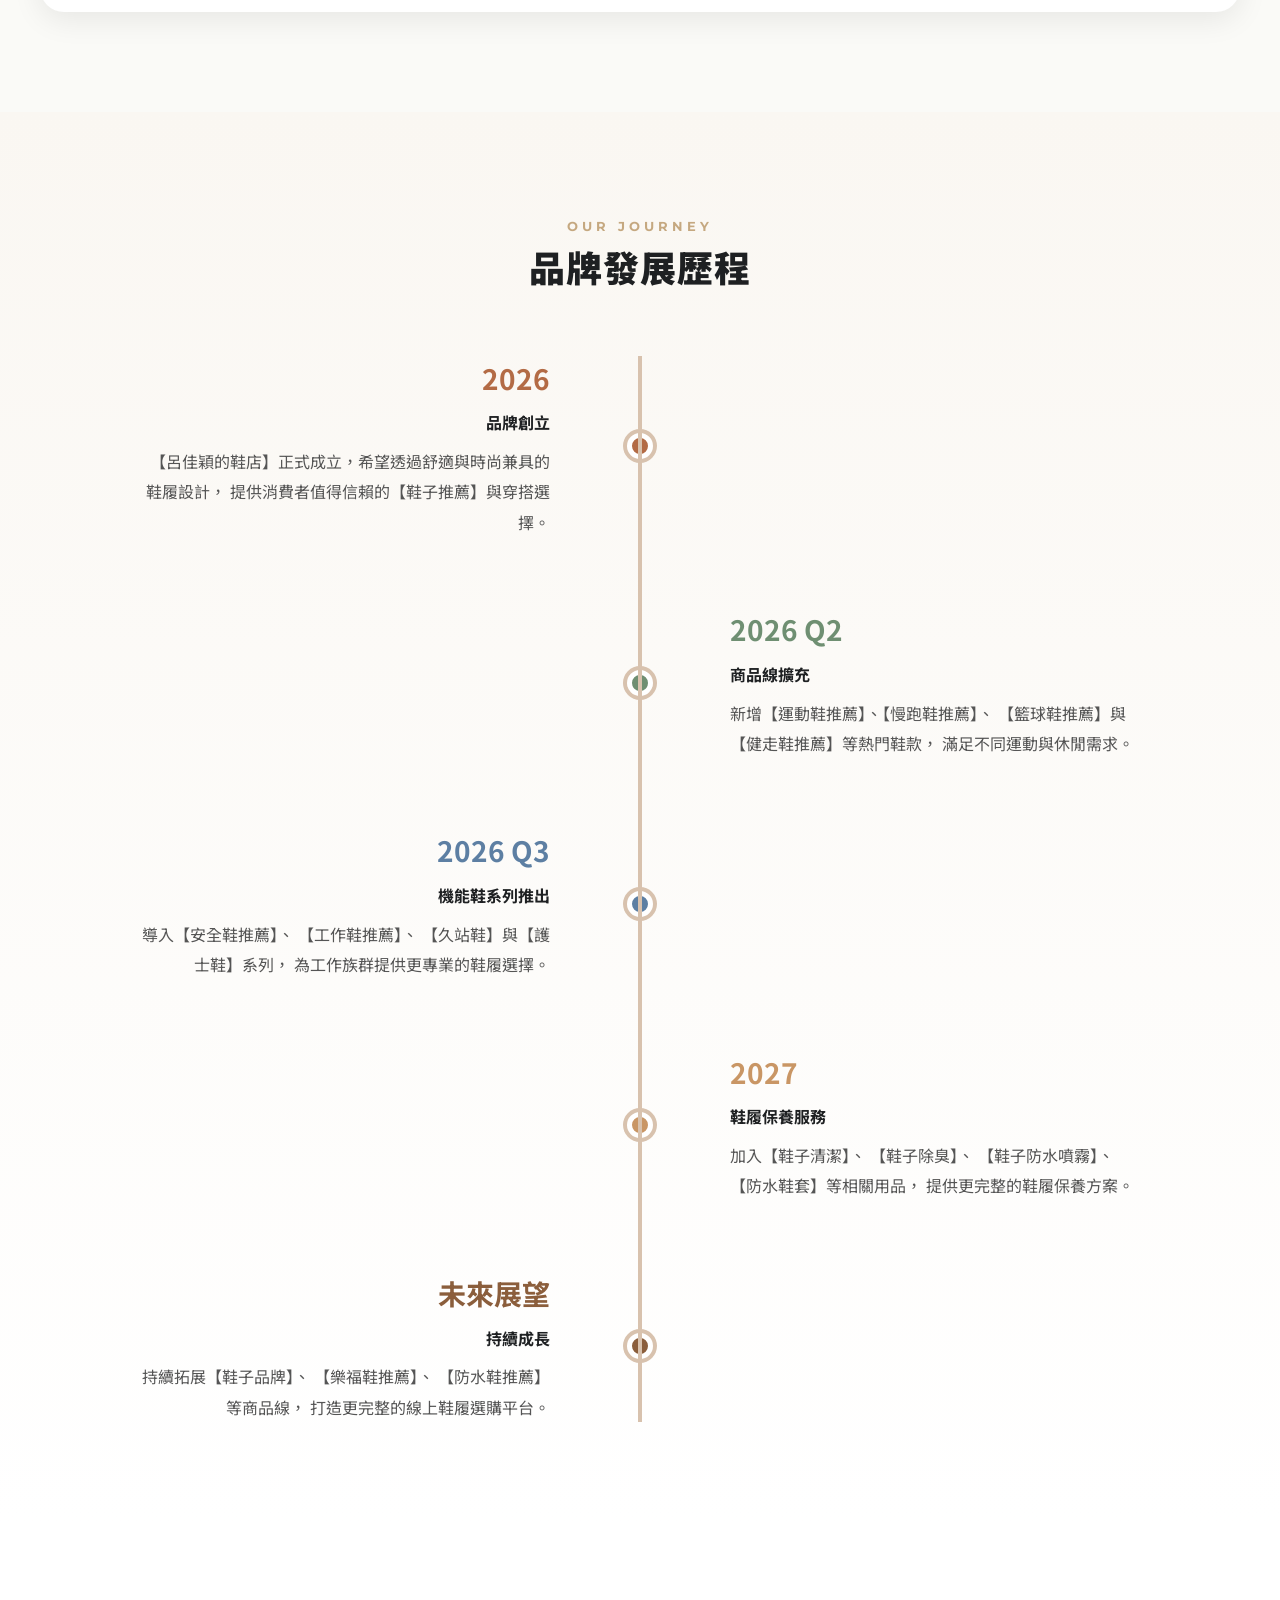
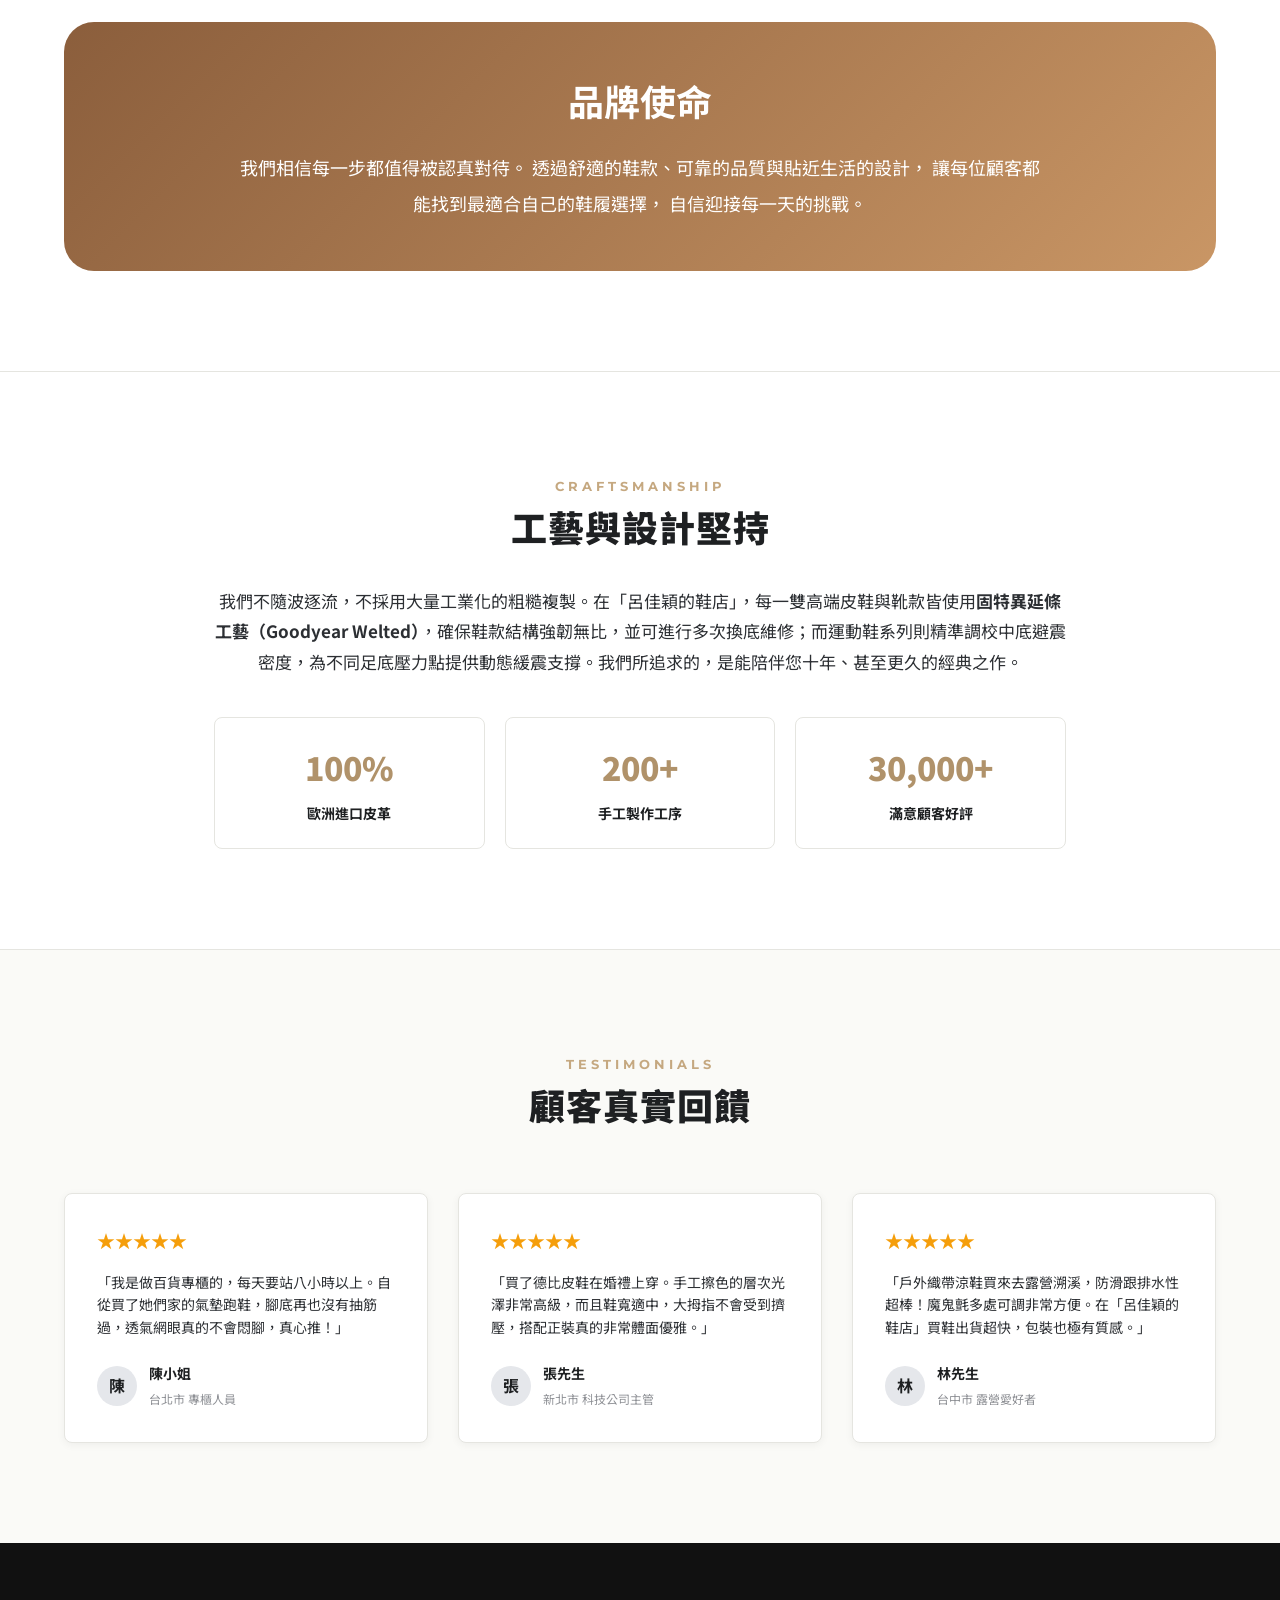
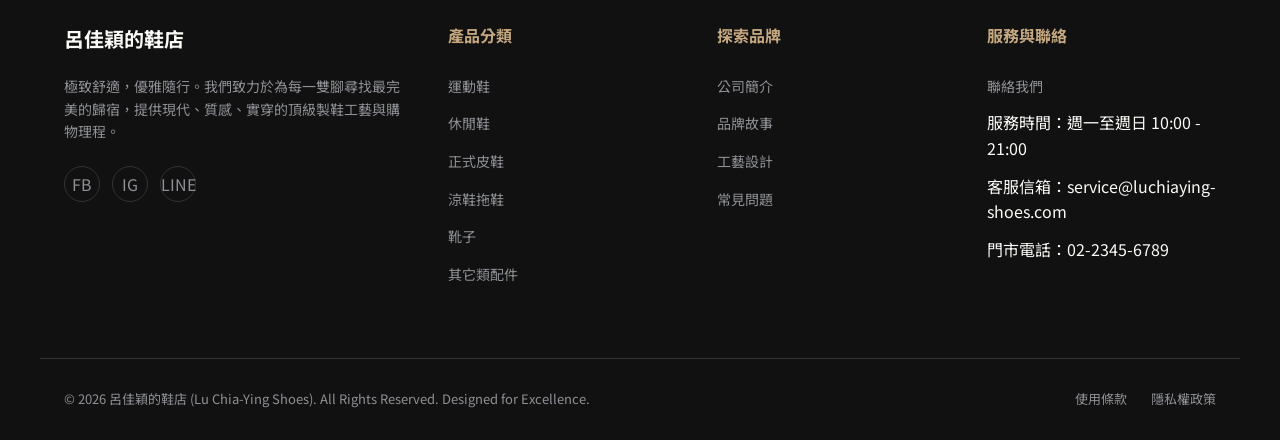
==== commit 9387b883: "Add files via upload" ====
--- a/about.html
+++ b/about.html
@@ -6,7 +6,7 @@
   <title>公司簡介 | 呂佳穎的鞋店</title>
   <meta name="description" content="了解「呂佳穎的鞋店」的品牌故事與製鞋堅持。三十年傳承工藝，專為亞洲人開發的舒適鞋楦，帶您探索極致的穿著體驗。">
   <link rel="stylesheet" href="css/style.css">
-  <link rel="icon" href="assets/images/brand_logo.svg" type="image/svg+xml">
+  <link rel="icon" href="assets/images/呂佳穎的鞋店.svg" type="image/svg+xml">
 </head>
 <body id="page-about">
 
@@ -14,7 +14,7 @@
   <header>
     <div class="container navbar">
       <a href="index.html" class="logo">
-        <img src="assets/images/brand_logo.svg" alt="呂佳穎的鞋店">
+        <img src="assets/images/呂佳穎的鞋店.svg" alt="呂佳穎的鞋店官方品牌Logo" title="呂佳穎的鞋店官方品牌Logo">
         <div>
           <span>呂佳穎的鞋店</span>
           <span class="logo-sub">LU CHIA-YING SHOES</span>
@@ -64,7 +64,7 @@
   <div style="max-width:1200px; margin:0 auto; display:grid; grid-template-columns:420px 1fr; gap:40px; align-items:start;">
 
     <div>
-      <img src="assets/images/brand_logo.svg" alt="品牌Logo" style="width:100%; background-color: var(--primary); padding:45px; border-radius:20px; box-sizing:border-box;">
+      <img src="assets/images/呂佳穎的鞋店.svg" alt="呂佳穎的鞋店官方品牌Logo" title="呂佳穎的鞋店官方品牌Logo" style="width:100%; background-color: var(--primary); padding:45px; border-radius:20px; box-sizing:border-box;">
     </div>
 
     <div style="display:grid; gap:15px;">
@@ -130,7 +130,141 @@
   </div>
 
 </section>
-
+<section class="section" style="background:linear-gradient(180deg,#faf7f2 0%,#ffffff 100%);">
+  <div class="container">
+
+    <div class="section-title-wrap">
+      <span class="section-subtitle">OUR JOURNEY</span>
+      <h2 class="section-title">品牌發展歷程</h2>
+    </div>
+
+    <div style="max-width:1000px; margin:0 auto; position:relative;">
+
+      <!-- 中間時間線 -->
+      <div style="position:absolute; left:50%; top:0; bottom:0; width:4px; background:#D8C2AE; transform:translateX(-50%);"></div>
+
+      <!-- 2026 -->
+      <div style="display:flex; align-items:center; margin-bottom:70px;">
+        <div style="width:45%; text-align:right; padding-right:40px;">
+          <h3 style="color:#B36B45; font-size:28px; margin-bottom:10px;">2026</h3>
+          <h4 style="margin-bottom:10px;">品牌創立</h4>
+          <p style="line-height:1.9; color:#555;">
+            【呂佳穎的鞋店】正式成立，希望透過舒適與時尚兼具的鞋履設計，
+            提供消費者值得信賴的【鞋子推薦】與穿搭選擇。
+          </p>
+        </div>
+
+        <div style="width:10%; text-align:center;">
+          <div style="width:26px;height:26px;background:#B36B45;border-radius:50%;margin:auto;border:5px solid #fff;box-shadow:0 0 0 4px #D8C2AE;"></div>
+        </div>
+
+        <div style="width:45%;"></div>
+      </div>
+
+      <!-- 2026 Q2 -->
+      <div style="display:flex; align-items:center; margin-bottom:70px;">
+        <div style="width:45%;"></div>
+
+        <div style="width:10%; text-align:center;">
+          <div style="width:26px;height:26px;background:#6F8F72;border-radius:50%;margin:auto;border:5px solid #fff;box-shadow:0 0 0 4px #D8C2AE;"></div>
+        </div>
+
+        <div style="width:45%; padding-left:40px;">
+          <h3 style="color:#6F8F72; font-size:28px; margin-bottom:10px;">2026 Q2</h3>
+          <h4 style="margin-bottom:10px;">商品線擴充</h4>
+          <p style="line-height:1.9; color:#555;">
+            新增【運動鞋推薦】、【慢跑鞋推薦】、
+            【籃球鞋推薦】與【健走鞋推薦】等熱門鞋款，
+            滿足不同運動與休閒需求。
+          </p>
+        </div>
+      </div>
+
+      <!-- 2026 Q3 -->
+      <div style="display:flex; align-items:center; margin-bottom:70px;">
+        <div style="width:45%; text-align:right; padding-right:40px;">
+          <h3 style="color:#5D7FA3; font-size:28px; margin-bottom:10px;">2026 Q3</h3>
+          <h4 style="margin-bottom:10px;">機能鞋系列推出</h4>
+          <p style="line-height:1.9; color:#555;">
+            導入【安全鞋推薦】、
+            【工作鞋推薦】、
+            【久站鞋】與【護士鞋】系列，
+            為工作族群提供更專業的鞋履選擇。
+          </p>
+        </div>
+
+        <div style="width:10%; text-align:center;">
+          <div style="width:26px;height:26px;background:#5D7FA3;border-radius:50%;margin:auto;border:5px solid #fff;box-shadow:0 0 0 4px #D8C2AE;"></div>
+        </div>
+
+        <div style="width:45%;"></div>
+      </div>
+
+      <!-- 2027 -->
+      <div style="display:flex; align-items:center; margin-bottom:70px;">
+        <div style="width:45%;"></div>
+
+        <div style="width:10%; text-align:center;">
+          <div style="width:26px;height:26px;background:#C99665;border-radius:50%;margin:auto;border:5px solid #fff;box-shadow:0 0 0 4px #D8C2AE;"></div>
+        </div>
+
+        <div style="width:45%; padding-left:40px;">
+          <h3 style="color:#C99665; font-size:28px; margin-bottom:10px;">2027</h3>
+          <h4 style="margin-bottom:10px;">鞋履保養服務</h4>
+          <p style="line-height:1.9; color:#555;">
+            加入【鞋子清潔】、
+            【鞋子除臭】、
+            【鞋子防水噴霧】、
+            【防水鞋套】等相關用品，
+            提供更完整的鞋履保養方案。
+          </p>
+        </div>
+      </div>
+
+      <!-- 未來 -->
+      <div style="display:flex; align-items:center;">
+        <div style="width:45%; text-align:right; padding-right:40px;">
+          <h3 style="color:#8B5E3C; font-size:28px; margin-bottom:10px;">未來展望</h3>
+          <h4 style="margin-bottom:10px;">持續成長</h4>
+          <p style="line-height:1.9; color:#555;">
+            持續拓展【鞋子品牌】、
+            【樂福鞋推薦】、
+            【防水鞋推薦】等商品線，
+            打造更完整的線上鞋履選購平台。
+          </p>
+        </div>
+
+        <div style="width:10%; text-align:center;">
+          <div style="width:26px;height:26px;background:#8B5E3C;border-radius:50%;margin:auto;border:5px solid #fff;box-shadow:0 0 0 4px #D8C2AE;"></div>
+        </div>
+
+        <div style="width:45%;"></div>
+      </div>
+
+    </div>
+
+  </div>
+</section>
+<section class="section" style="background:#fff;">
+  <div class="container">
+
+    <div style="background:linear-gradient(135deg,#8B5E3C,#C99665); padding:50px; border-radius:30px; color:white; text-align:center;">
+
+      <h2 style="font-size:36px; margin-bottom:20px;">
+        品牌使命
+      </h2>
+
+      <p style="max-width:800px; margin:auto; line-height:2; font-size:18px;">
+        我們相信每一步都值得被認真對待。
+        透過舒適的鞋款、可靠的品質與貼近生活的設計，
+        讓每位顧客都能找到最適合自己的鞋履選擇，
+        自信迎接每一天的挑戰。
+      </p>
+
+    </div>
+
+  </div>
+</section>
   <!-- Quality / Design Philosophy -->
   <section class="section" id="philosophy" style="background-color: var(--bg-white); border-top: 1px solid var(--border-color); border-bottom: 1px solid var(--border-color);">
     <div class="container" style="max-width: 900px; text-align: center;">
